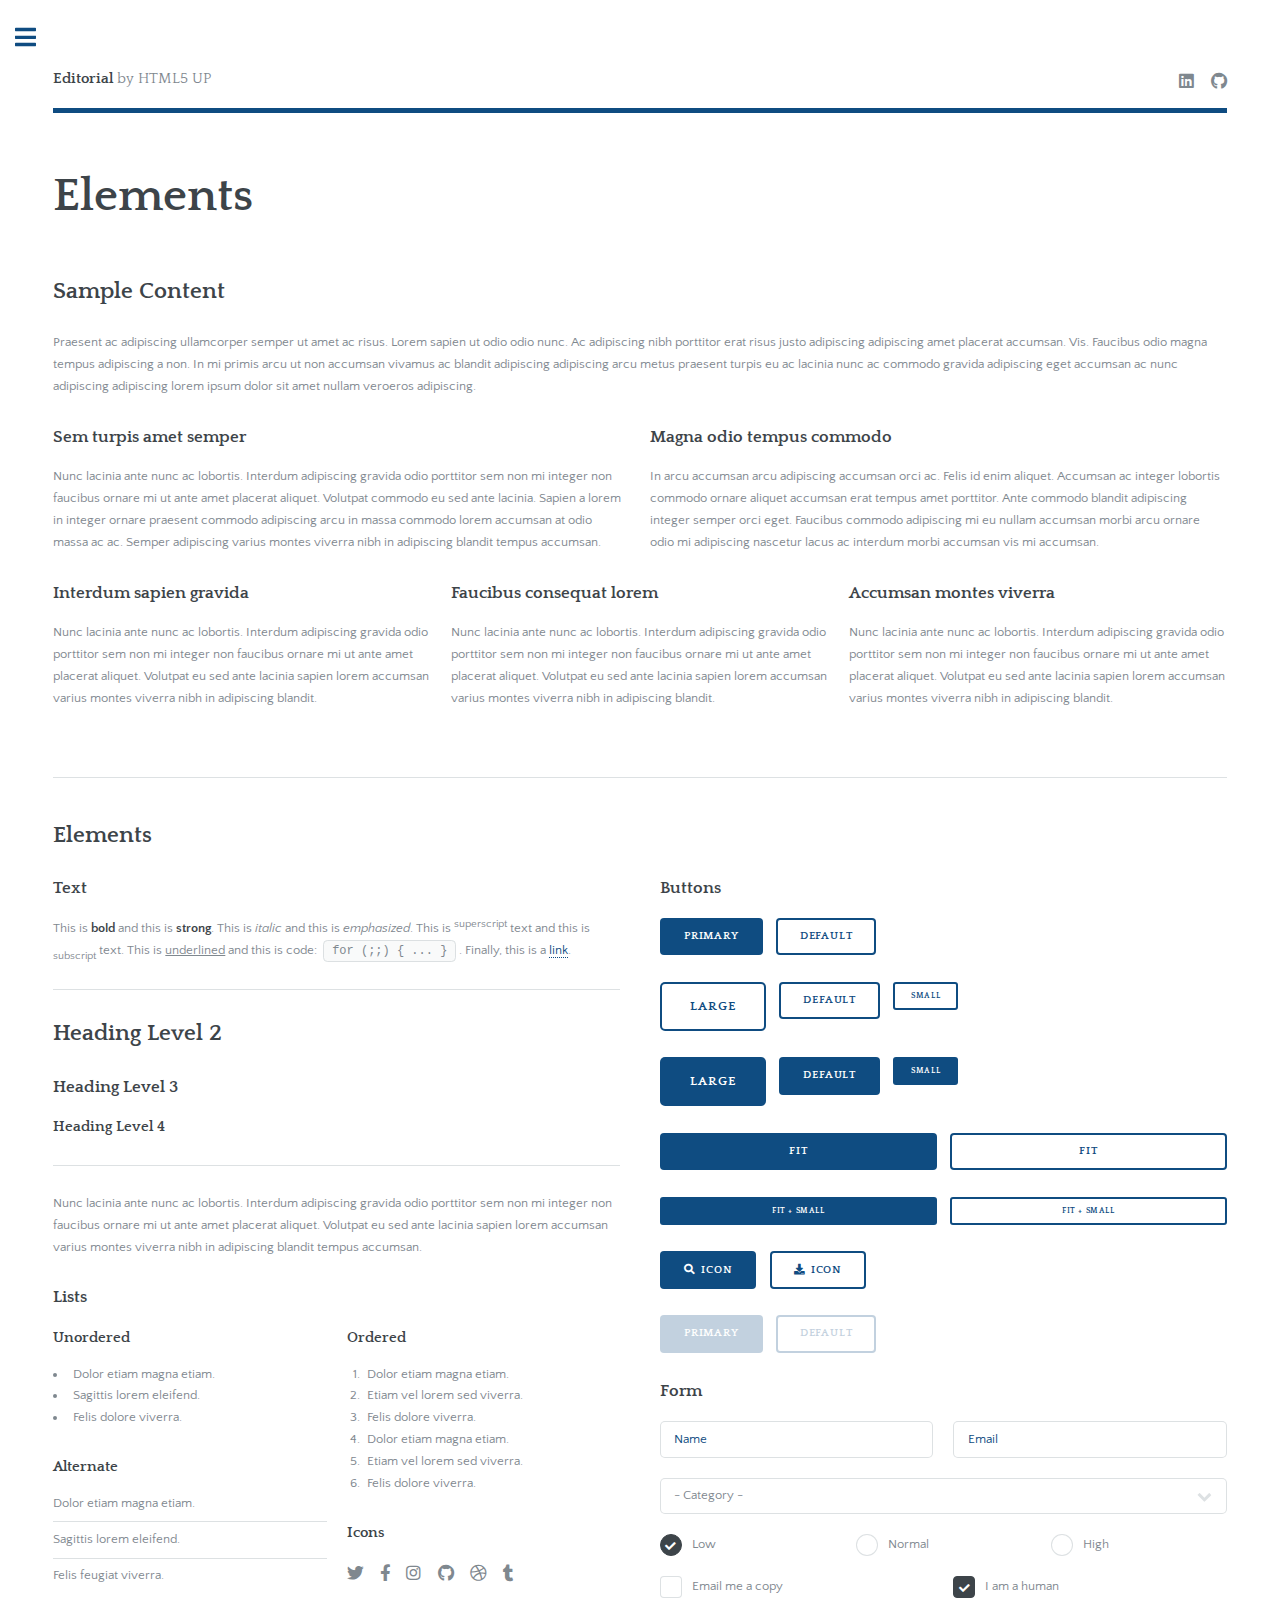
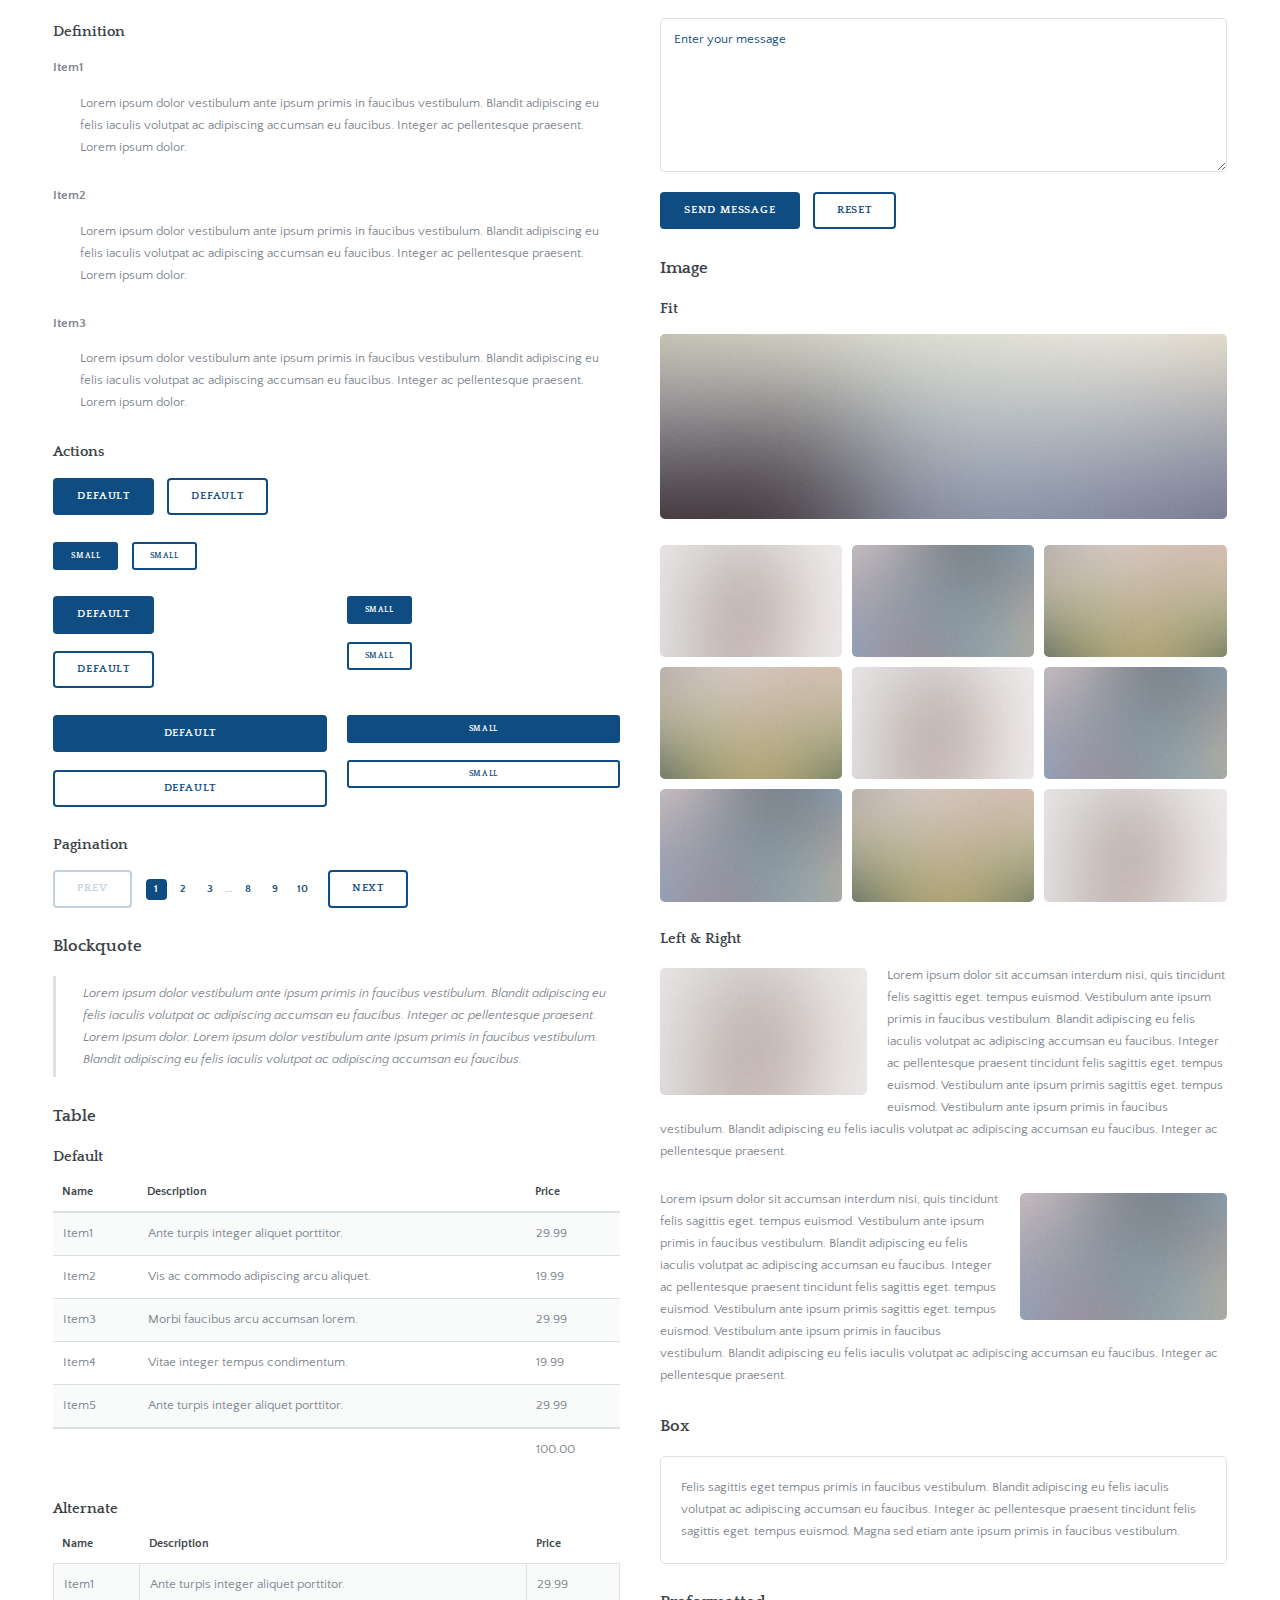
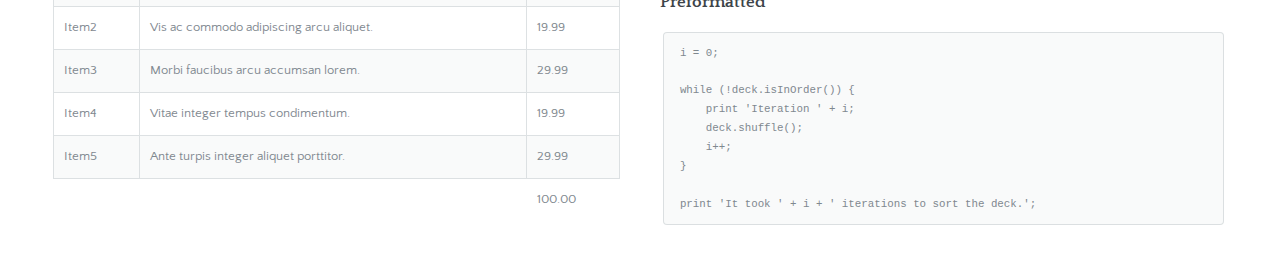
==== elements.html @ a83f8d1f "Move Web files to new repository" ====
<!DOCTYPE HTML>
<!--
	Editorial by HTML5 UP
	html5up.net | @ajlkn
	Free for personal and commercial use under the CCA 3.0 license (html5up.net/license)
-->
<html>
	<head>
		<title>Elements - Editorial by HTML5 UP</title>
		<meta charset="utf-8" />
		<meta name="viewport" content="width=device-width, initial-scale=1, user-scalable=no" />
		<link rel="stylesheet" href="assets/css/main.css" />
	</head>
	<body class="is-preload">

		<!-- Wrapper -->
			<div id="wrapper">

				<!-- Main -->
					<div id="main">
						<div class="inner">

							<!-- Header -->
								<header id="header">
									<a href="index.html" class="logo"><strong>Editorial</strong> by HTML5 UP</a>
									<ul class="icons">
										<li><a href="#" class="icon brands fa-linkedin"><span class="label">LinkedIn</span></a></li>
										<li><a href="#" class="icon brands fa-github"><span class="label">GitHub</span></a></li>
									</ul>
								</header>

							<!-- Content -->
								<section>
									<header class="main">
										<h1>Elements</h1>
									</header>

									<!-- Content -->
										<h2 id="content">Sample Content</h2>
										<p>Praesent ac adipiscing ullamcorper semper ut amet ac risus. Lorem sapien ut odio odio nunc. Ac adipiscing nibh porttitor erat risus justo adipiscing adipiscing amet placerat accumsan. Vis. Faucibus odio magna tempus adipiscing a non. In mi primis arcu ut non accumsan vivamus ac blandit adipiscing adipiscing arcu metus praesent turpis eu ac lacinia nunc ac commodo gravida adipiscing eget accumsan ac nunc adipiscing adipiscing lorem ipsum dolor sit amet nullam veroeros adipiscing.</p>
										<div class="row">
											<div class="col-6 col-12-small">
												<h3>Sem turpis amet semper</h3>
												<p>Nunc lacinia ante nunc ac lobortis. Interdum adipiscing gravida odio porttitor sem non mi integer non faucibus ornare mi ut ante amet placerat aliquet. Volutpat commodo eu sed ante lacinia. Sapien a lorem in integer ornare praesent commodo adipiscing arcu in massa commodo lorem accumsan at odio massa ac ac. Semper adipiscing varius montes viverra nibh in adipiscing blandit tempus accumsan.</p>
											</div>
											<div class="col-6 col-12-small">
												<h3>Magna odio tempus commodo</h3>
												<p>In arcu accumsan arcu adipiscing accumsan orci ac. Felis id enim aliquet. Accumsan ac integer lobortis commodo ornare aliquet accumsan erat tempus amet porttitor. Ante commodo blandit adipiscing integer semper orci eget. Faucibus commodo adipiscing mi eu nullam accumsan morbi arcu ornare odio mi adipiscing nascetur lacus ac interdum morbi accumsan vis mi accumsan.</p>
											</div>
											<!-- Break -->
											<div class="col-4 col-12-medium">
												<h3>Interdum sapien gravida</h3>
												<p>Nunc lacinia ante nunc ac lobortis. Interdum adipiscing gravida odio porttitor sem non mi integer non faucibus ornare mi ut ante amet placerat aliquet. Volutpat eu sed ante lacinia sapien lorem accumsan varius montes viverra nibh in adipiscing blandit.</p>
											</div>
											<div class="col-4 col-12-medium">
												<h3>Faucibus consequat lorem</h3>
												<p>Nunc lacinia ante nunc ac lobortis. Interdum adipiscing gravida odio porttitor sem non mi integer non faucibus ornare mi ut ante amet placerat aliquet. Volutpat eu sed ante lacinia sapien lorem accumsan varius montes viverra nibh in adipiscing blandit.</p>
											</div>
											<div class="col-4 col-12-medium">
												<h3>Accumsan montes viverra</h3>
												<p>Nunc lacinia ante nunc ac lobortis. Interdum adipiscing gravida odio porttitor sem non mi integer non faucibus ornare mi ut ante amet placerat aliquet. Volutpat eu sed ante lacinia sapien lorem accumsan varius montes viverra nibh in adipiscing blandit.</p>
											</div>
										</div>

									<hr class="major" />

									<!-- Elements -->
										<h2 id="elements">Elements</h2>
										<div class="row gtr-200">
											<div class="col-6 col-12-medium">

												<!-- Text stuff -->
													<h3>Text</h3>
													<p>This is <b>bold</b> and this is <strong>strong</strong>. This is <i>italic</i> and this is <em>emphasized</em>.
													This is <sup>superscript</sup> text and this is <sub>subscript</sub> text.
													This is <u>underlined</u> and this is code: <code>for (;;) { ... }</code>.
													Finally, this is a <a href="#">link</a>.</p>
													<hr />
													<h2>Heading Level 2</h2>
													<h3>Heading Level 3</h3>
													<h4>Heading Level 4</h4>
													<hr />
													<p>Nunc lacinia ante nunc ac lobortis. Interdum adipiscing gravida odio porttitor sem non mi integer non faucibus ornare mi ut ante amet placerat aliquet. Volutpat eu sed ante lacinia sapien lorem accumsan varius montes viverra nibh in adipiscing blandit tempus accumsan.</p>

												<!-- Lists -->
													<h3>Lists</h3>
													<div class="row">
														<div class="col-6 col-12-small">

															<h4>Unordered</h4>
															<ul>
																<li>Dolor etiam magna etiam.</li>
																<li>Sagittis lorem eleifend.</li>
																<li>Felis dolore viverra.</li>
															</ul>

															<h4>Alternate</h4>
															<ul class="alt">
																<li>Dolor etiam magna etiam.</li>
																<li>Sagittis lorem eleifend.</li>
																<li>Felis feugiat viverra.</li>
															</ul>

														</div>
														<div class="col-6 col-12-small">

															<h4>Ordered</h4>
															<ol>
																<li>Dolor etiam magna etiam.</li>
																<li>Etiam vel lorem sed viverra.</li>
																<li>Felis dolore viverra.</li>
																<li>Dolor etiam magna etiam.</li>
																<li>Etiam vel lorem sed viverra.</li>
																<li>Felis dolore viverra.</li>
															</ol>

															<h4>Icons</h4>
															<ul class="icons">
																<li><a href="#" class="icon brands fa-twitter"><span class="label">Twitter</span></a></li>
																<li><a href="#" class="icon brands fa-facebook-f"><span class="label">Facebook</span></a></li>
																<li><a href="#" class="icon brands fa-instagram"><span class="label">Instagram</span></a></li>
																<li><a href="#" class="icon brands fa-github"><span class="label">Github</span></a></li>
																<li><a href="#" class="icon brands fa-dribbble"><span class="label">Dribbble</span></a></li>
																<li><a href="#" class="icon brands fa-tumblr"><span class="label">Tumblr</span></a></li>
															</ul>

														</div>
													</div>
													<h4>Definition</h4>
													<dl>
														<dt>Item1</dt>
														<dd>
															<p>Lorem ipsum dolor vestibulum ante ipsum primis in faucibus vestibulum. Blandit adipiscing eu felis iaculis volutpat ac adipiscing accumsan eu faucibus. Integer ac pellentesque praesent. Lorem ipsum dolor.</p>
														</dd>
														<dt>Item2</dt>
														<dd>
															<p>Lorem ipsum dolor vestibulum ante ipsum primis in faucibus vestibulum. Blandit adipiscing eu felis iaculis volutpat ac adipiscing accumsan eu faucibus. Integer ac pellentesque praesent. Lorem ipsum dolor.</p>
														</dd>
														<dt>Item3</dt>
														<dd>
															<p>Lorem ipsum dolor vestibulum ante ipsum primis in faucibus vestibulum. Blandit adipiscing eu felis iaculis volutpat ac adipiscing accumsan eu faucibus. Integer ac pellentesque praesent. Lorem ipsum dolor.</p>
														</dd>
													</dl>

													<h4>Actions</h4>
													<ul class="actions">
														<li><a href="#" class="button primary">Default</a></li>
														<li><a href="#" class="button">Default</a></li>
													</ul>
													<ul class="actions small">
														<li><a href="#" class="button primary small">Small</a></li>
														<li><a href="#" class="button small">Small</a></li>
													</ul>
													<div class="row">
														<div class="col-6 col-12-small">
															<ul class="actions stacked">
																<li><a href="#" class="button primary">Default</a></li>
																<li><a href="#" class="button">Default</a></li>
															</ul>
														</div>
														<div class="col-6 col-12-small">
															<ul class="actions stacked">
																<li><a href="#" class="button primary small">Small</a></li>
																<li><a href="#" class="button small">Small</a></li>
															</ul>
														</div>
														<div class="col-6 col-12-small">
															<ul class="actions stacked">
																<li><a href="#" class="button primary fit">Default</a></li>
																<li><a href="#" class="button fit">Default</a></li>
															</ul>
														</div>
														<div class="col-6 col-12-small">
															<ul class="actions stacked">
																<li><a href="#" class="button primary small fit">Small</a></li>
																<li><a href="#" class="button small fit">Small</a></li>
															</ul>
														</div>
													</div>

													<h4>Pagination</h4>
													<ul class="pagination">
														<li><span class="button disabled">Prev</span></li>
														<li><a href="#" class="page active">1</a></li>
														<li><a href="#" class="page">2</a></li>
														<li><a href="#" class="page">3</a></li>
														<li><span>&hellip;</span></li>
														<li><a href="#" class="page">8</a></li>
														<li><a href="#" class="page">9</a></li>
														<li><a href="#" class="page">10</a></li>
														<li><a href="#" class="button">Next</a></li>
													</ul>

												<!-- Blockquote -->
													<h3>Blockquote</h3>
													<blockquote>Lorem ipsum dolor vestibulum ante ipsum primis in faucibus vestibulum. Blandit adipiscing eu felis iaculis volutpat ac adipiscing accumsan eu faucibus. Integer ac pellentesque praesent. Lorem ipsum dolor. Lorem ipsum dolor vestibulum ante ipsum primis in faucibus vestibulum. Blandit adipiscing eu felis iaculis volutpat ac adipiscing accumsan eu faucibus.</blockquote>

												<!-- Table -->
													<h3>Table</h3>

													<h4>Default</h4>
													<div class="table-wrapper">
														<table>
															<thead>
																<tr>
																	<th>Name</th>
																	<th>Description</th>
																	<th>Price</th>
																</tr>
															</thead>
															<tbody>
																<tr>
																	<td>Item1</td>
																	<td>Ante turpis integer aliquet porttitor.</td>
																	<td>29.99</td>
																</tr>
																<tr>
																	<td>Item2</td>
																	<td>Vis ac commodo adipiscing arcu aliquet.</td>
																	<td>19.99</td>
																</tr>
																<tr>
																	<td>Item3</td>
																	<td> Morbi faucibus arcu accumsan lorem.</td>
																	<td>29.99</td>
																</tr>
																<tr>
																	<td>Item4</td>
																	<td>Vitae integer tempus condimentum.</td>
																	<td>19.99</td>
																</tr>
																<tr>
																	<td>Item5</td>
																	<td>Ante turpis integer aliquet porttitor.</td>
																	<td>29.99</td>
																</tr>
															</tbody>
															<tfoot>
																<tr>
																	<td colspan="2"></td>
																	<td>100.00</td>
																</tr>
															</tfoot>
														</table>
													</div>

													<h4>Alternate</h4>
													<div class="table-wrapper">
														<table class="alt">
															<thead>
																<tr>
																	<th>Name</th>
																	<th>Description</th>
																	<th>Price</th>
																</tr>
															</thead>
															<tbody>
																<tr>
																	<td>Item1</td>
																	<td>Ante turpis integer aliquet porttitor.</td>
																	<td>29.99</td>
																</tr>
																<tr>
																	<td>Item2</td>
																	<td>Vis ac commodo adipiscing arcu aliquet.</td>
																	<td>19.99</td>
																</tr>
																<tr>
																	<td>Item3</td>
																	<td> Morbi faucibus arcu accumsan lorem.</td>
																	<td>29.99</td>
																</tr>
																<tr>
																	<td>Item4</td>
																	<td>Vitae integer tempus condimentum.</td>
																	<td>19.99</td>
																</tr>
																<tr>
																	<td>Item5</td>
																	<td>Ante turpis integer aliquet porttitor.</td>
																	<td>29.99</td>
																</tr>
															</tbody>
															<tfoot>
																<tr>
																	<td colspan="2"></td>
																	<td>100.00</td>
																</tr>
															</tfoot>
														</table>
													</div>

											</div>
											<div class="col-6 col-12-medium">

												<!-- Buttons -->
													<h3>Buttons</h3>
													<ul class="actions">
														<li><a href="#" class="button primary">Primary</a></li>
														<li><a href="#" class="button">Default</a></li>
													</ul>
													<ul class="actions">
														<li><a href="#" class="button large">Large</a></li>
														<li><a href="#" class="button">Default</a></li>
														<li><a href="#" class="button small">Small</a></li>
													</ul>
													<ul class="actions">
														<li><a href="#" class="button primary large">Large</a></li>
														<li><a href="#" class="button primary">Default</a></li>
														<li><a href="#" class="button primary small">Small</a></li>
													</ul>
													<ul class="actions fit">
														<li><a href="#" class="button primary fit">Fit</a></li>
														<li><a href="#" class="button fit">Fit</a></li>
													</ul>
													<ul class="actions fit small">
														<li><a href="#" class="button primary fit small">Fit + Small</a></li>
														<li><a href="#" class="button fit small">Fit + Small</a></li>
													</ul>
													<ul class="actions">
														<li><a href="#" class="button primary icon solid fa-search">Icon</a></li>
														<li><a href="#" class="button icon solid fa-download">Icon</a></li>
													</ul>
													<ul class="actions">
														<li><span class="button primary disabled">Primary</span></li>
														<li><span class="button disabled">Default</span></li>
													</ul>

												<!-- Form -->
													<h3>Form</h3>

													<form method="post" action="#">
														<div class="row gtr-uniform">
															<div class="col-6 col-12-xsmall">
																<input type="text" name="demo-name" id="demo-name" value="" placeholder="Name" />
															</div>
															<div class="col-6 col-12-xsmall">
																<input type="email" name="demo-email" id="demo-email" value="" placeholder="Email" />
															</div>
															<!-- Break -->
															<div class="col-12">
																<select name="demo-category" id="demo-category">
																	<option value="">- Category -</option>
																	<option value="1">Manufacturing</option>
																	<option value="1">Shipping</option>
																	<option value="1">Administration</option>
																	<option value="1">Human Resources</option>
																</select>
															</div>
															<!-- Break -->
															<div class="col-4 col-12-small">
																<input type="radio" id="demo-priority-low" name="demo-priority" checked>
																<label for="demo-priority-low">Low</label>
															</div>
															<div class="col-4 col-12-small">
																<input type="radio" id="demo-priority-normal" name="demo-priority">
																<label for="demo-priority-normal">Normal</label>
															</div>
															<div class="col-4 col-12-small">
																<input type="radio" id="demo-priority-high" name="demo-priority">
																<label for="demo-priority-high">High</label>
															</div>
															<!-- Break -->
															<div class="col-6 col-12-small">
																<input type="checkbox" id="demo-copy" name="demo-copy">
																<label for="demo-copy">Email me a copy</label>
															</div>
															<div class="col-6 col-12-small">
																<input type="checkbox" id="demo-human" name="demo-human" checked>
																<label for="demo-human">I am a human</label>
															</div>
															<!-- Break -->
															<div class="col-12">
																<textarea name="demo-message" id="demo-message" placeholder="Enter your message" rows="6"></textarea>
															</div>
															<!-- Break -->
															<div class="col-12">
																<ul class="actions">
																	<li><input type="submit" value="Send Message" class="primary" /></li>
																	<li><input type="reset" value="Reset" /></li>
																</ul>
															</div>
														</div>
													</form>

												<!-- Image -->
													<h3>Image</h3>

													<h4>Fit</h4>
													<span class="image fit"><img src="images/pic11.jpg" alt="" /></span>
													<div class="box alt">
														<div class="row gtr-50 gtr-uniform">
															<div class="col-4"><span class="image fit"><img src="images/pic01.jpg" alt="" /></span></div>
															<div class="col-4"><span class="image fit"><img src="images/pic02.jpg" alt="" /></span></div>
															<div class="col-4"><span class="image fit"><img src="images/pic03.jpg" alt="" /></span></div>
															<!-- Break -->
															<div class="col-4"><span class="image fit"><img src="images/pic03.jpg" alt="" /></span></div>
															<div class="col-4"><span class="image fit"><img src="images/pic01.jpg" alt="" /></span></div>
															<div class="col-4"><span class="image fit"><img src="images/pic02.jpg" alt="" /></span></div>
															<!-- Break -->
															<div class="col-4"><span class="image fit"><img src="images/pic02.jpg" alt="" /></span></div>
															<div class="col-4"><span class="image fit"><img src="images/pic03.jpg" alt="" /></span></div>
															<div class="col-4"><span class="image fit"><img src="images/pic01.jpg" alt="" /></span></div>
														</div>
													</div>

													<h4>Left &amp; Right</h4>
													<p><span class="image left"><img src="images/pic01.jpg" alt="" /></span>Lorem ipsum dolor sit accumsan interdum nisi, quis tincidunt felis sagittis eget. tempus euismod. Vestibulum ante ipsum primis in faucibus vestibulum. Blandit adipiscing eu felis iaculis volutpat ac adipiscing accumsan eu faucibus. Integer ac pellentesque praesent tincidunt felis sagittis eget. tempus euismod. Vestibulum ante ipsum primis sagittis eget. tempus euismod. Vestibulum ante ipsum primis in faucibus vestibulum. Blandit adipiscing eu felis iaculis volutpat ac adipiscing accumsan eu faucibus. Integer ac pellentesque praesent.</p>
													<p><span class="image right"><img src="images/pic02.jpg" alt="" /></span>Lorem ipsum dolor sit accumsan interdum nisi, quis tincidunt felis sagittis eget. tempus euismod. Vestibulum ante ipsum primis in faucibus vestibulum. Blandit adipiscing eu felis iaculis volutpat ac adipiscing accumsan eu faucibus. Integer ac pellentesque praesent tincidunt felis sagittis eget. tempus euismod. Vestibulum ante ipsum primis sagittis eget. tempus euismod. Vestibulum ante ipsum primis in faucibus vestibulum. Blandit adipiscing eu felis iaculis volutpat ac adipiscing accumsan eu faucibus. Integer ac pellentesque praesent.</p>

												<!-- Box -->
													<h3>Box</h3>
													<div class="box">
														<p>Felis sagittis eget tempus primis in faucibus vestibulum. Blandit adipiscing eu felis iaculis volutpat ac adipiscing accumsan eu faucibus. Integer ac pellentesque praesent tincidunt felis sagittis eget. tempus euismod. Magna sed etiam ante ipsum primis in faucibus vestibulum.</p>
													</div>

												<!-- Preformatted Code -->
													<h3>Preformatted</h3>
													<pre><code>i = 0;

while (!deck.isInOrder()) {
    print 'Iteration ' + i;
    deck.shuffle();
    i++;
}

print 'It took ' + i + ' iterations to sort the deck.';
</code></pre>

											</div>
										</div>

								</section>

						</div>
					</div>

				<!-- Sidebar -->
					<div id="sidebar">
						<div class="inner">

							<!-- Search -->
								<section id="search" class="alt">
									<form method="post" action="#">
										<input type="text" name="query" id="query" placeholder="Search" />
									</form>
								</section>

							<!-- Menu -->
								<nav id="menu">
									<header class="major">
										<h2>Menu</h2>
									</header>
									<ul>
										<li><a href="index.html">Homepage</a></li>
										<li><a href="generic.html">Generic</a></li>
										<li><a href="interest.html">Interest in I.T.</a></li>
										<li><a href="elements.html">Elements</a></li>
										<li>
											<span class="opener">Submenu</span>
											<ul>
												<li><a href="#">Lorem Dolor</a></li>
												<li><a href="#">Ipsum Adipiscing</a></li>
												<li><a href="#">Tempus Magna</a></li>
												<li><a href="#">Feugiat Veroeros</a></li>
											</ul>
										</li>
										<li><a href="#">Etiam Dolore</a></li>
										<li><a href="#">Adipiscing</a></li>
										<li>
											<span class="opener">Another Submenu</span>
											<ul>
												<li><a href="#">Lorem Dolor</a></li>
												<li><a href="#">Ipsum Adipiscing</a></li>
												<li><a href="#">Tempus Magna</a></li>
												<li><a href="#">Feugiat Veroeros</a></li>
											</ul>
										</li>
										<li><a href="#">Maximus Erat</a></li>
										<li><a href="#">Sapien Mauris</a></li>
										<li><a href="#">Amet Lacinia</a></li>
									</ul>
								</nav>

							<!-- Section -->
								<section>
									<header class="major">
										<h2>Ante interdum</h2>
									</header>
									<div class="mini-posts">
										<article>
											<a href="#" class="image"><img src="images/pic07.jpg" alt="" /></a>
											<p>Aenean ornare velit lacus, ac varius enim lorem ullamcorper dolore aliquam.</p>
										</article>
										<article>
											<a href="#" class="image"><img src="images/pic08.jpg" alt="" /></a>
											<p>Aenean ornare velit lacus, ac varius enim lorem ullamcorper dolore aliquam.</p>
										</article>
										<article>
											<a href="#" class="image"><img src="images/pic09.jpg" alt="" /></a>
											<p>Aenean ornare velit lacus, ac varius enim lorem ullamcorper dolore aliquam.</p>
										</article>
									</div>
									<ul class="actions">
										<li><a href="#" class="button">More</a></li>
									</ul>
								</section>

							<!-- Section -->
								<section>
									<header class="major">
										<h2>Get in touch</h2>
									</header>
									<p>Sed varius enim lorem ullamcorper dolore aliquam aenean ornare velit lacus, ac varius enim lorem ullamcorper dolore. Proin sed aliquam facilisis ante interdum. Sed nulla amet lorem feugiat tempus aliquam.</p>
									<ul class="contact">
										<li class="icon solid fa-envelope"><a href="#">information@untitled.tld</a></li>
										<li class="icon solid fa-phone">(000) 000-0000</li>
										<li class="icon solid fa-home">1234 Somewhere Road #8254<br />
										Nashville, TN 00000-0000</li>
									</ul>
								</section>

							<!-- Footer -->
								<footer id="footer">
									<p class="copyright">&copy; Untitled. All rights reserved. Demo Images: <a href="https://unsplash.com">Unsplash</a>. Design: <a href="https://html5up.net">HTML5 UP</a>.</p>
								</footer>

						</div>
					</div>

			</div>

		<!-- Scripts -->
			<script src="assets/js/jquery.min.js"></script>
			<script src="assets/js/browser.min.js"></script>
			<script src="assets/js/breakpoints.min.js"></script>
			<script src="assets/js/util.js"></script>
			<script src="assets/js/main.js"></script>

	</body>
</html>
---- assets/css/main.css ----
@import url(fontawesome-all.min.css);
@import url("https://fonts.googleapis.com/css?family=Quattrocento Sans:400,600,400italic,600italic|Quattrocento:400,700");
/*
	Editorial by HTML5 UP
	html5up.net | @ajlkn
	Free for personal and commercial use under the CCA 3.0 license (html5up.net/license)
*/
html, body, div, span, applet, object,
iframe, h1, h2, h3, h4, h5, h6, p, blockquote,
pre, a, abbr, acronym, address, big, cite,
code, del, dfn, em, img, ins, kbd, q, s, samp,
small, strike, strong, sub, sup, tt, var, b,
u, i, center, dl, dt, dd, ol, ul, li, fieldset,
form, label, legend, table, caption, tbody,
tfoot, thead, tr, th, td, article, aside,
canvas, details, embed, figure, figcaption,
footer, header, hgroup, menu, nav, output, ruby,
section, summary, time, mark, audio, video {
  margin: 0;
  padding: 0;
  border: 0;
  font-size: 100%;
  font: inherit;
  vertical-align: baseline; }

article, aside, details, figcaption, figure,
footer, header, hgroup, menu, nav, section {
  display: block; }

body {
  line-height: 1; }

ol, ul {
  list-style: none; }

blockquote, q {
  quotes: none; }
  blockquote:before, blockquote:after, q:before, q:after {
    content: '';
    content: none; }

table {
  border-collapse: collapse;
  border-spacing: 0; }

body {
  -webkit-text-size-adjust: none; }

mark {
  background-color: transparent;
  color: inherit; }

input::-moz-focus-inner {
  border: 0;
  padding: 0; }

input, select, textarea {
  -moz-appearance: none;
  -webkit-appearance: none;
  -ms-appearance: none;
  appearance: none; }

/* Basic */
@-ms-viewport {
  width: device-width; }

body {
  -ms-overflow-style: scrollbar; }

@media screen and (max-width: 480px) {
  html, body {
    min-width: 320px; } }

html {
  box-sizing: border-box; }

*, *:before, *:after {
  box-sizing: inherit; }

body {
  background: #ffffff; }
  body.is-preload *, body.is-preload *:before, body.is-preload *:after, body.is-resizing *, body.is-resizing *:before, body.is-resizing *:after {
    -moz-animation: none !important;
    -webkit-animation: none !important;
    -ms-animation: none !important;
    animation: none !important;
    -moz-transition: none !important;
    -webkit-transition: none !important;
    -ms-transition: none !important;
    transition: none !important; }

/* Type */
body, input, select, textarea {
  color: #7f888f;
  font-family: "Quattrocento Sans", sans-serif;
  font-size: 13pt;
  font-weight: 400;
  line-height: 1.65; }
  @media screen and (max-width: 1680px) {
    body, input, select, textarea {
      font-size: 11pt; } }
  @media screen and (max-width: 1280px) {
    body, input, select, textarea {
      font-size: 10pt; } }
  @media screen and (max-width: 360px) {
    body, input, select, textarea {
      font-size: 9pt; } }

a {
  -moz-transition: color 0.2s ease-in-out, border-bottom-color 0.2s ease-in-out;
  -webkit-transition: color 0.2s ease-in-out, border-bottom-color 0.2s ease-in-out;
  -ms-transition: color 0.2s ease-in-out, border-bottom-color 0.2s ease-in-out;
  transition: color 0.2s ease-in-out, border-bottom-color 0.2s ease-in-out;
  border-bottom: dotted 1px;
  color: #0F4C81;
  text-decoration: none; }
  a:hover {
    border-bottom-color: #0F4C81;
    color: #0F4C81 !important; }
    a:hover strong {
      color: inherit; }

strong, b {
  color: #3d4449;
  font-weight: 600; }

em, i {
  font-style: italic; }

p {
  margin: 0 0 2em 0; }

h1, h2, h3, h4, h5, h6 {
  color: #3d4449;
  font-family: "Quattrocento", serif;
  font-weight: 700;
  line-height: 1.5;
  margin: 0 0 1em 0; }
  h1 a, h2 a, h3 a, h4 a, h5 a, h6 a {
    color: inherit;
    text-decoration: none;
    border-bottom: 0; }

h1 {
  font-size: 4em;
  margin: 0 0 0.5em 0;
  line-height: 1.3; }

h2 {
  font-size: 1.75em; }

h3 {
  font-size: 1.25em; }

h4 {
  font-size: 1.1em; }

h5 {
  font-size: 0.9em; }

h6 {
  font-size: 0.7em; }

@media screen and (max-width: 1680px) {
  h1 {
    font-size: 3.5em; } }

@media screen and (max-width: 980px) {
  h1 {
    font-size: 3.25em; } }

@media screen and (max-width: 736px) {
  h1 {
    font-size: 2em;
    line-height: 1.4; }
  h2 {
    font-size: 1.5em; } }

sub {
  font-size: 0.8em;
  position: relative;
  top: 0.5em; }

sup {
  font-size: 0.8em;
  position: relative;
  top: -0.5em; }

blockquote {
  border-left: solid 3px rgba(210, 215, 217, 0.75);
  font-style: italic;
  margin: 0 0 2em 0;
  padding: 0.5em 0 0.5em 2em; }

code {
  background: rgba(230, 235, 237, 0.25);
  border-radius: 0.375em;
  border: solid 1px rgba(210, 215, 217, 0.75);
  font-family: "Courier New", monospace;
  font-size: 0.9em;
  margin: 0 0.25em;
  padding: 0.25em 0.65em; }

pre {
  -webkit-overflow-scrolling: touch;
  font-family: "Courier New", monospace;
  font-size: 0.9em;
  margin: 0 0 2em 0; }
  pre code {
    display: block;
    line-height: 1.75;
    padding: 1em 1.5em;
    overflow-x: auto; }

hr {
  border: 0;
  border-bottom: solid 1px rgba(210, 215, 217, 0.75);
  margin: 2em 0; }
  hr.major {
    margin: 3em 0; }

.align-left {
  text-align: left; }

.align-center {
  text-align: center; }

.align-right {
  text-align: right; }

/* Row */
.row {
  display: flex;
  flex-wrap: wrap;
  box-sizing: border-box;
  align-items: stretch; }
  .row > * {
    box-sizing: border-box; }
  .row.gtr-uniform > * > :last-child {
    margin-bottom: 0; }
  .row.aln-left {
    justify-content: flex-start; }
  .row.aln-center {
    justify-content: center; }
  .row.aln-right {
    justify-content: flex-end; }
  .row.aln-top {
    align-items: flex-start; }
  .row.aln-middle {
    align-items: center; }
  .row.aln-bottom {
    align-items: flex-end; }
  .row > .imp {
    order: -1; }
  .row > .col-1 {
    width: 8.33333%; }
  .row > .off-1 {
    margin-left: 8.33333%; }
  .row > .col-2 {
    width: 16.66667%; }
  .row > .off-2 {
    margin-left: 16.66667%; }
  .row > .col-3 {
    width: 25%; }
  .row > .off-3 {
    margin-left: 25%; }
  .row > .col-4 {
    width: 33.33333%; }
  .row > .off-4 {
    margin-left: 33.33333%; }
  .row > .col-5 {
    width: 41.66667%; }
  .row > .off-5 {
    margin-left: 41.66667%; }
  .row > .col-6 {
    width: 50%; }
  .row > .off-6 {
    margin-left: 50%; }
  .row > .col-7 {
    width: 58.33333%; }
  .row > .off-7 {
    margin-left: 58.33333%; }
  .row > .col-8 {
    width: 66.66667%; }
  .row > .off-8 {
    margin-left: 66.66667%; }
  .row > .col-9 {
    width: 75%; }
  .row > .off-9 {
    margin-left: 75%; }
  .row > .col-10 {
    width: 83.33333%; }
  .row > .off-10 {
    margin-left: 83.33333%; }
  .row > .col-11 {
    width: 91.66667%; }
  .row > .off-11 {
    margin-left: 91.66667%; }
  .row > .col-12 {
    width: 100%; }
  .row > .off-12 {
    margin-left: 100%; }
  .row.gtr-0 {
    margin-top: 0;
    margin-left: 0em; }
    .row.gtr-0 > * {
      padding: 0 0 0 0em; }
    .row.gtr-0.gtr-uniform {
      margin-top: 0em; }
      .row.gtr-0.gtr-uniform > * {
        padding-top: 0em; }
  .row.gtr-25 {
    margin-top: 0;
    margin-left: -0.375em; }
    .row.gtr-25 > * {
      padding: 0 0 0 0.375em; }
    .row.gtr-25.gtr-uniform {
      margin-top: -0.375em; }
      .row.gtr-25.gtr-uniform > * {
        padding-top: 0.375em; }
  .row.gtr-50 {
    margin-top: 0;
    margin-left: -0.75em; }
    .row.gtr-50 > * {
      padding: 0 0 0 0.75em; }
    .row.gtr-50.gtr-uniform {
      margin-top: -0.75em; }
      .row.gtr-50.gtr-uniform > * {
        padding-top: 0.75em; }
  .row {
    margin-top: 0;
    margin-left: -1.5em; }
    .row > * {
      padding: 0 0 0 1.5em; }
    .row.gtr-uniform {
      margin-top: -1.5em; }
      .row.gtr-uniform > * {
        padding-top: 1.5em; }
  .row.gtr-150 {
    margin-top: 0;
    margin-left: -2.25em; }
    .row.gtr-150 > * {
      padding: 0 0 0 2.25em; }
    .row.gtr-150.gtr-uniform {
      margin-top: -2.25em; }
      .row.gtr-150.gtr-uniform > * {
        padding-top: 2.25em; }
  .row.gtr-200 {
    margin-top: 0;
    margin-left: -3em; }
    .row.gtr-200 > * {
      padding: 0 0 0 3em; }
    .row.gtr-200.gtr-uniform {
      margin-top: -3em; }
      .row.gtr-200.gtr-uniform > * {
        padding-top: 3em; }
  @media screen and (max-width: 1680px) {
    .row {
      display: flex;
      flex-wrap: wrap;
      box-sizing: border-box;
      align-items: stretch; }
      .row > * {
        box-sizing: border-box; }
      .row.gtr-uniform > * > :last-child {
        margin-bottom: 0; }
      .row.aln-left {
        justify-content: flex-start; }
      .row.aln-center {
        justify-content: center; }
      .row.aln-right {
        justify-content: flex-end; }
      .row.aln-top {
        align-items: flex-start; }
      .row.aln-middle {
        align-items: center; }
      .row.aln-bottom {
        align-items: flex-end; }
      .row > .imp-xlarge {
        order: -1; }
      .row > .col-1-xlarge {
        width: 8.33333%; }
      .row > .off-1-xlarge {
        margin-left: 8.33333%; }
      .row > .col-2-xlarge {
        width: 16.66667%; }
      .row > .off-2-xlarge {
        margin-left: 16.66667%; }
      .row > .col-3-xlarge {
        width: 25%; }
      .row > .off-3-xlarge {
        margin-left: 25%; }
      .row > .col-4-xlarge {
        width: 33.33333%; }
      .row > .off-4-xlarge {
        margin-left: 33.33333%; }
      .row > .col-5-xlarge {
        width: 41.66667%; }
      .row > .off-5-xlarge {
        margin-left: 41.66667%; }
      .row > .col-6-xlarge {
        width: 50%; }
      .row > .off-6-xlarge {
        margin-left: 50%; }
      .row > .col-7-xlarge {
        width: 58.33333%; }
      .row > .off-7-xlarge {
        margin-left: 58.33333%; }
      .row > .col-8-xlarge {
        width: 66.66667%; }
      .row > .off-8-xlarge {
        margin-left: 66.66667%; }
      .row > .col-9-xlarge {
        width: 75%; }
      .row > .off-9-xlarge {
        margin-left: 75%; }
      .row > .col-10-xlarge {
        width: 83.33333%; }
      .row > .off-10-xlarge {
        margin-left: 83.33333%; }
      .row > .col-11-xlarge {
        width: 91.66667%; }
      .row > .off-11-xlarge {
        margin-left: 91.66667%; }
      .row > .col-12-xlarge {
        width: 100%; }
      .row > .off-12-xlarge {
        margin-left: 100%; }
      .row.gtr-0 {
        margin-top: 0;
        margin-left: 0em; }
        .row.gtr-0 > * {
          padding: 0 0 0 0em; }
        .row.gtr-0.gtr-uniform {
          margin-top: 0em; }
          .row.gtr-0.gtr-uniform > * {
            padding-top: 0em; }
      .row.gtr-25 {
        margin-top: 0;
        margin-left: -0.375em; }
        .row.gtr-25 > * {
          padding: 0 0 0 0.375em; }
        .row.gtr-25.gtr-uniform {
          margin-top: -0.375em; }
          .row.gtr-25.gtr-uniform > * {
            padding-top: 0.375em; }
      .row.gtr-50 {
        margin-top: 0;
        margin-left: -0.75em; }
        .row.gtr-50 > * {
          padding: 0 0 0 0.75em; }
        .row.gtr-50.gtr-uniform {
          margin-top: -0.75em; }
          .row.gtr-50.gtr-uniform > * {
            padding-top: 0.75em; }
      .row {
        margin-top: 0;
        margin-left: -1.5em; }
        .row > * {
          padding: 0 0 0 1.5em; }
        .row.gtr-uniform {
          margin-top: -1.5em; }
          .row.gtr-uniform > * {
            padding-top: 1.5em; }
      .row.gtr-150 {
        margin-top: 0;
        margin-left: -2.25em; }
        .row.gtr-150 > * {
          padding: 0 0 0 2.25em; }
        .row.gtr-150.gtr-uniform {
          margin-top: -2.25em; }
          .row.gtr-150.gtr-uniform > * {
            padding-top: 2.25em; }
      .row.gtr-200 {
        margin-top: 0;
        margin-left: -3em; }
        .row.gtr-200 > * {
          padding: 0 0 0 3em; }
        .row.gtr-200.gtr-uniform {
          margin-top: -3em; }
          .row.gtr-200.gtr-uniform > * {
            padding-top: 3em; } }
  @media screen and (max-width: 1280px) {
    .row {
      display: flex;
      flex-wrap: wrap;
      box-sizing: border-box;
      align-items: stretch; }
      .row > * {
        box-sizing: border-box; }
      .row.gtr-uniform > * > :last-child {
        margin-bottom: 0; }
      .row.aln-left {
        justify-content: flex-start; }
      .row.aln-center {
        justify-content: center; }
      .row.aln-right {
        justify-content: flex-end; }
      .row.aln-top {
        align-items: flex-start; }
      .row.aln-middle {
        align-items: center; }
      .row.aln-bottom {
        align-items: flex-end; }
      .row > .imp-large {
        order: -1; }
      .row > .col-1-large {
        width: 8.33333%; }
      .row > .off-1-large {
        margin-left: 8.33333%; }
      .row > .col-2-large {
        width: 16.66667%; }
      .row > .off-2-large {
        margin-left: 16.66667%; }
      .row > .col-3-large {
        width: 25%; }
      .row > .off-3-large {
        margin-left: 25%; }
      .row > .col-4-large {
        width: 33.33333%; }
      .row > .off-4-large {
        margin-left: 33.33333%; }
      .row > .col-5-large {
        width: 41.66667%; }
      .row > .off-5-large {
        margin-left: 41.66667%; }
      .row > .col-6-large {
        width: 50%; }
      .row > .off-6-large {
        margin-left: 50%; }
      .row > .col-7-large {
        width: 58.33333%; }
      .row > .off-7-large {
        margin-left: 58.33333%; }
      .row > .col-8-large {
        width: 66.66667%; }
      .row > .off-8-large {
        margin-left: 66.66667%; }
      .row > .col-9-large {
        width: 75%; }
      .row > .off-9-large {
        margin-left: 75%; }
      .row > .col-10-large {
        width: 83.33333%; }
      .row > .off-10-large {
        margin-left: 83.33333%; }
      .row > .col-11-large {
        width: 91.66667%; }
      .row > .off-11-large {
        margin-left: 91.66667%; }
      .row > .col-12-large {
        width: 100%; }
      .row > .off-12-large {
        margin-left: 100%; }
      .row.gtr-0 {
        margin-top: 0;
        margin-left: 0em; }
        .row.gtr-0 > * {
          padding: 0 0 0 0em; }
        .row.gtr-0.gtr-uniform {
          margin-top: 0em; }
          .row.gtr-0.gtr-uniform > * {
            padding-top: 0em; }
      .row.gtr-25 {
        margin-top: 0;
        margin-left: -0.375em; }
        .row.gtr-25 > * {
          padding: 0 0 0 0.375em; }
        .row.gtr-25.gtr-uniform {
          margin-top: -0.375em; }
          .row.gtr-25.gtr-uniform > * {
            padding-top: 0.375em; }
      .row.gtr-50 {
        margin-top: 0;
        margin-left: -0.75em; }
        .row.gtr-50 > * {
          padding: 0 0 0 0.75em; }
        .row.gtr-50.gtr-uniform {
          margin-top: -0.75em; }
          .row.gtr-50.gtr-uniform > * {
            padding-top: 0.75em; }
      .row {
        margin-top: 0;
        margin-left: -1.5em; }
        .row > * {
          padding: 0 0 0 1.5em; }
        .row.gtr-uniform {
          margin-top: -1.5em; }
          .row.gtr-uniform > * {
            padding-top: 1.5em; }
      .row.gtr-150 {
        margin-top: 0;
        margin-left: -2.25em; }
        .row.gtr-150 > * {
          padding: 0 0 0 2.25em; }
        .row.gtr-150.gtr-uniform {
          margin-top: -2.25em; }
          .row.gtr-150.gtr-uniform > * {
            padding-top: 2.25em; }
      .row.gtr-200 {
        margin-top: 0;
        margin-left: -3em; }
        .row.gtr-200 > * {
          padding: 0 0 0 3em; }
        .row.gtr-200.gtr-uniform {
          margin-top: -3em; }
          .row.gtr-200.gtr-uniform > * {
            padding-top: 3em; } }
  @media screen and (max-width: 980px) {
    .row {
      display: flex;
      flex-wrap: wrap;
      box-sizing: border-box;
      align-items: stretch; }
      .row > * {
        box-sizing: border-box; }
      .row.gtr-uniform > * > :last-child {
        margin-bottom: 0; }
      .row.aln-left {
        justify-content: flex-start; }
      .row.aln-center {
        justify-content: center; }
      .row.aln-right {
        justify-content: flex-end; }
      .row.aln-top {
        align-items: flex-start; }
      .row.aln-middle {
        align-items: center; }
      .row.aln-bottom {
        align-items: flex-end; }
      .row > .imp-medium {
        order: -1; }
      .row > .col-1-medium {
        width: 8.33333%; }
      .row > .off-1-medium {
        margin-left: 8.33333%; }
      .row > .col-2-medium {
        width: 16.66667%; }
      .row > .off-2-medium {
        margin-left: 16.66667%; }
      .row > .col-3-medium {
        width: 25%; }
      .row > .off-3-medium {
        margin-left: 25%; }
      .row > .col-4-medium {
        width: 33.33333%; }
      .row > .off-4-medium {
        margin-left: 33.33333%; }
      .row > .col-5-medium {
        width: 41.66667%; }
      .row > .off-5-medium {
        margin-left: 41.66667%; }
      .row > .col-6-medium {
        width: 50%; }
      .row > .off-6-medium {
        margin-left: 50%; }
      .row > .col-7-medium {
        width: 58.33333%; }
      .row > .off-7-medium {
        margin-left: 58.33333%; }
      .row > .col-8-medium {
        width: 66.66667%; }
      .row > .off-8-medium {
        margin-left: 66.66667%; }
      .row > .col-9-medium {
        width: 75%; }
      .row > .off-9-medium {
        margin-left: 75%; }
      .row > .col-10-medium {
        width: 83.33333%; }
      .row > .off-10-medium {
        margin-left: 83.33333%; }
      .row > .col-11-medium {
        width: 91.66667%; }
      .row > .off-11-medium {
        margin-left: 91.66667%; }
      .row > .col-12-medium {
        width: 100%; }
      .row > .off-12-medium {
        margin-left: 100%; }
      .row.gtr-0 {
        margin-top: 0;
        margin-left: 0em; }
        .row.gtr-0 > * {
          padding: 0 0 0 0em; }
        .row.gtr-0.gtr-uniform {
          margin-top: 0em; }
          .row.gtr-0.gtr-uniform > * {
            padding-top: 0em; }
      .row.gtr-25 {
        margin-top: 0;
        margin-left: -0.375em; }
        .row.gtr-25 > * {
          padding: 0 0 0 0.375em; }
        .row.gtr-25.gtr-uniform {
          margin-top: -0.375em; }
          .row.gtr-25.gtr-uniform > * {
            padding-top: 0.375em; }
      .row.gtr-50 {
        margin-top: 0;
        margin-left: -0.75em; }
        .row.gtr-50 > * {
          padding: 0 0 0 0.75em; }
        .row.gtr-50.gtr-uniform {
          margin-top: -0.75em; }
          .row.gtr-50.gtr-uniform > * {
            padding-top: 0.75em; }
      .row {
        margin-top: 0;
        margin-left: -1.5em; }
        .row > * {
          padding: 0 0 0 1.5em; }
        .row.gtr-uniform {
          margin-top: -1.5em; }
          .row.gtr-uniform > * {
            padding-top: 1.5em; }
      .row.gtr-150 {
        margin-top: 0;
        margin-left: -2.25em; }
        .row.gtr-150 > * {
          padding: 0 0 0 2.25em; }
        .row.gtr-150.gtr-uniform {
          margin-top: -2.25em; }
          .row.gtr-150.gtr-uniform > * {
            padding-top: 2.25em; }
      .row.gtr-200 {
        margin-top: 0;
        margin-left: -3em; }
        .row.gtr-200 > * {
          padding: 0 0 0 3em; }
        .row.gtr-200.gtr-uniform {
          margin-top: -3em; }
          .row.gtr-200.gtr-uniform > * {
            padding-top: 3em; } }
  @media screen and (max-width: 736px) {
    .row {
      display: flex;
      flex-wrap: wrap;
      box-sizing: border-box;
      align-items: stretch; }
      .row > * {
        box-sizing: border-box; }
      .row.gtr-uniform > * > :last-child {
        margin-bottom: 0; }
      .row.aln-left {
        justify-content: flex-start; }
      .row.aln-center {
        justify-content: center; }
      .row.aln-right {
        justify-content: flex-end; }
      .row.aln-top {
        align-items: flex-start; }
      .row.aln-middle {
        align-items: center; }
      .row.aln-bottom {
        align-items: flex-end; }
      .row > .imp-small {
        order: -1; }
      .row > .col-1-small {
        width: 8.33333%; }
      .row > .off-1-small {
        margin-left: 8.33333%; }
      .row > .col-2-small {
        width: 16.66667%; }
      .row > .off-2-small {
        margin-left: 16.66667%; }
      .row > .col-3-small {
        width: 25%; }
      .row > .off-3-small {
        margin-left: 25%; }
      .row > .col-4-small {
        width: 33.33333%; }
      .row > .off-4-small {
        margin-left: 33.33333%; }
      .row > .col-5-small {
        width: 41.66667%; }
      .row > .off-5-small {
        margin-left: 41.66667%; }
      .row > .col-6-small {
        width: 50%; }
      .row > .off-6-small {
        margin-left: 50%; }
      .row > .col-7-small {
        width: 58.33333%; }
      .row > .off-7-small {
        margin-left: 58.33333%; }
      .row > .col-8-small {
        width: 66.66667%; }
      .row > .off-8-small {
        margin-left: 66.66667%; }
      .row > .col-9-small {
        width: 75%; }
      .row > .off-9-small {
        margin-left: 75%; }
      .row > .col-10-small {
        width: 83.33333%; }
      .row > .off-10-small {
        margin-left: 83.33333%; }
      .row > .col-11-small {
        width: 91.66667%; }
      .row > .off-11-small {
        margin-left: 91.66667%; }
      .row > .col-12-small {
        width: 100%; }
      .row > .off-12-small {
        margin-left: 100%; }
      .row.gtr-0 {
        margin-top: 0;
        margin-left: 0em; }
        .row.gtr-0 > * {
          padding: 0 0 0 0em; }
        .row.gtr-0.gtr-uniform {
          margin-top: 0em; }
          .row.gtr-0.gtr-uniform > * {
            padding-top: 0em; }
      .row.gtr-25 {
        margin-top: 0;
        margin-left: -0.375em; }
        .row.gtr-25 > * {
          padding: 0 0 0 0.375em; }
        .row.gtr-25.gtr-uniform {
          margin-top: -0.375em; }
          .row.gtr-25.gtr-uniform > * {
            padding-top: 0.375em; }
      .row.gtr-50 {
        margin-top: 0;
        margin-left: -0.75em; }
        .row.gtr-50 > * {
          padding: 0 0 0 0.75em; }
        .row.gtr-50.gtr-uniform {
          margin-top: -0.75em; }
          .row.gtr-50.gtr-uniform > * {
            padding-top: 0.75em; }
      .row {
        margin-top: 0;
        margin-left: -1.5em; }
        .row > * {
          padding: 0 0 0 1.5em; }
        .row.gtr-uniform {
          margin-top: -1.5em; }
          .row.gtr-uniform > * {
            padding-top: 1.5em; }
      .row.gtr-150 {
        margin-top: 0;
        margin-left: -2.25em; }
        .row.gtr-150 > * {
          padding: 0 0 0 2.25em; }
        .row.gtr-150.gtr-uniform {
          margin-top: -2.25em; }
          .row.gtr-150.gtr-uniform > * {
            padding-top: 2.25em; }
      .row.gtr-200 {
        margin-top: 0;
        margin-left: -3em; }
        .row.gtr-200 > * {
          padding: 0 0 0 3em; }
        .row.gtr-200.gtr-uniform {
          margin-top: -3em; }
          .row.gtr-200.gtr-uniform > * {
            padding-top: 3em; } }
  @media screen and (max-width: 480px) {
    .row {
      display: flex;
      flex-wrap: wrap;
      box-sizing: border-box;
      align-items: stretch; }
      .row > * {
        box-sizing: border-box; }
      .row.gtr-uniform > * > :last-child {
        margin-bottom: 0; }
      .row.aln-left {
        justify-content: flex-start; }
      .row.aln-center {
        justify-content: center; }
      .row.aln-right {
        justify-content: flex-end; }
      .row.aln-top {
        align-items: flex-start; }
      .row.aln-middle {
        align-items: center; }
      .row.aln-bottom {
        align-items: flex-end; }
      .row > .imp-xsmall {
        order: -1; }
      .row > .col-1-xsmall {
        width: 8.33333%; }
      .row > .off-1-xsmall {
        margin-left: 8.33333%; }
      .row > .col-2-xsmall {
        width: 16.66667%; }
      .row > .off-2-xsmall {
        margin-left: 16.66667%; }
      .row > .col-3-xsmall {
        width: 25%; }
      .row > .off-3-xsmall {
        margin-left: 25%; }
      .row > .col-4-xsmall {
        width: 33.33333%; }
      .row > .off-4-xsmall {
        margin-left: 33.33333%; }
      .row > .col-5-xsmall {
        width: 41.66667%; }
      .row > .off-5-xsmall {
        margin-left: 41.66667%; }
      .row > .col-6-xsmall {
        width: 50%; }
      .row > .off-6-xsmall {
        margin-left: 50%; }
      .row > .col-7-xsmall {
        width: 58.33333%; }
      .row > .off-7-xsmall {
        margin-left: 58.33333%; }
      .row > .col-8-xsmall {
        width: 66.66667%; }
      .row > .off-8-xsmall {
        margin-left: 66.66667%; }
      .row > .col-9-xsmall {
        width: 75%; }
      .row > .off-9-xsmall {
        margin-left: 75%; }
      .row > .col-10-xsmall {
        width: 83.33333%; }
      .row > .off-10-xsmall {
        margin-left: 83.33333%; }
      .row > .col-11-xsmall {
        width: 91.66667%; }
      .row > .off-11-xsmall {
        margin-left: 91.66667%; }
      .row > .col-12-xsmall {
        width: 100%; }
      .row > .off-12-xsmall {
        margin-left: 100%; }
      .row.gtr-0 {
        margin-top: 0;
        margin-left: 0em; }
        .row.gtr-0 > * {
          padding: 0 0 0 0em; }
        .row.gtr-0.gtr-uniform {
          margin-top: 0em; }
          .row.gtr-0.gtr-uniform > * {
            padding-top: 0em; }
      .row.gtr-25 {
        margin-top: 0;
        margin-left: -0.375em; }
        .row.gtr-25 > * {
          padding: 0 0 0 0.375em; }
        .row.gtr-25.gtr-uniform {
          margin-top: -0.375em; }
          .row.gtr-25.gtr-uniform > * {
            padding-top: 0.375em; }
      .row.gtr-50 {
        margin-top: 0;
        margin-left: -0.75em; }
        .row.gtr-50 > * {
          padding: 0 0 0 0.75em; }
        .row.gtr-50.gtr-uniform {
          margin-top: -0.75em; }
          .row.gtr-50.gtr-uniform > * {
            padding-top: 0.75em; }
      .row {
        margin-top: 0;
        margin-left: -1.5em; }
        .row > * {
          padding: 0 0 0 1.5em; }
        .row.gtr-uniform {
          margin-top: -1.5em; }
          .row.gtr-uniform > * {
            padding-top: 1.5em; }
      .row.gtr-150 {
        margin-top: 0;
        margin-left: -2.25em; }
        .row.gtr-150 > * {
          padding: 0 0 0 2.25em; }
        .row.gtr-150.gtr-uniform {
          margin-top: -2.25em; }
          .row.gtr-150.gtr-uniform > * {
            padding-top: 2.25em; }
      .row.gtr-200 {
        margin-top: 0;
        margin-left: -3em; }
        .row.gtr-200 > * {
          padding: 0 0 0 3em; }
        .row.gtr-200.gtr-uniform {
          margin-top: -3em; }
          .row.gtr-200.gtr-uniform > * {
            padding-top: 3em; } }

/* Section/Article */
section.special, article.special {
  text-align: center; }

header p {
  font-family: "Quattrocento", serif;
  font-size: 1em;
  font-weight: 400;
  letter-spacing: 0.075em;
  margin-top: -0.5em;
  text-transform: uppercase; }

header.major > :last-child {
  border-bottom: solid 3px #0F4C81;
  display: inline-block;
  margin: 0 0 2em 0;
  padding: 0 0.75em 0.5em 0; }

header.main > :last-child {
  margin: 0 0 1em 0; }

/* Form */
form {
  margin: 0 0 2em 0; }

label {
  color: #3d4449;
  display: block;
  font-size: 0.9em;
  font-weight: 600;
  margin: 0 0 1em 0; }

input[type="text"],
input[type="password"],
input[type="email"],
input[type="tel"],
input[type="search"],
input[type="url"],
select,
textarea {
  -moz-appearance: none;
  -webkit-appearance: none;
  -ms-appearance: none;
  appearance: none;
  background: #ffffff;
  border-radius: 0.375em;
  border: none;
  border: solid 1px rgba(210, 215, 217, 0.75);
  color: inherit;
  display: block;
  outline: 0;
  padding: 0 1em;
  text-decoration: none;
  width: 100%; }
  input[type="text"]:invalid,
  input[type="password"]:invalid,
  input[type="email"]:invalid,
  input[type="tel"]:invalid,
  input[type="search"]:invalid,
  input[type="url"]:invalid,
  select:invalid,
  textarea:invalid {
    box-shadow: none; }
  input[type="text"]:focus,
  input[type="password"]:focus,
  input[type="email"]:focus,
  input[type="tel"]:focus,
  input[type="search"]:focus,
  input[type="url"]:focus,
  select:focus,
  textarea:focus {
    border-color: #0F4C81;
    box-shadow: 0 0 0 1px #0F4C81; }

select {
  background-image: url("data:image/svg+xml;charset=utf8,%3Csvg xmlns='http://www.w3.org/2000/svg' width='40' height='40' preserveAspectRatio='none' viewBox='0 0 40 40'%3E%3Cpath d='M9.4,12.3l10.4,10.4l10.4-10.4c0.2-0.2,0.5-0.4,0.9-0.4c0.3,0,0.6,0.1,0.9,0.4l3.3,3.3c0.2,0.2,0.4,0.5,0.4,0.9 c0,0.4-0.1,0.6-0.4,0.9L20.7,31.9c-0.2,0.2-0.5,0.4-0.9,0.4c-0.3,0-0.6-0.1-0.9-0.4L4.3,17.3c-0.2-0.2-0.4-0.5-0.4-0.9 c0-0.4,0.1-0.6,0.4-0.9l3.3-3.3c0.2-0.2,0.5-0.4,0.9-0.4S9.1,12.1,9.4,12.3z' fill='rgba(210, 215, 217, 0.75)' /%3E%3C/svg%3E");
  background-size: 1.25em;
  background-repeat: no-repeat;
  background-position: calc(100% - 1em) center;
  height: 2.75em;
  padding-right: 2.75em;
  text-overflow: ellipsis; }
  select option {
    color: #3d4449;
    background: #ffffff; }
  select:focus::-ms-value {
    background-color: transparent; }
  select::-ms-expand {
    display: none; }

input[type="text"],
input[type="password"],
input[type="email"],
input[type="tel"],
input[type="search"],
input[type="url"],
select {
  height: 2.75em; }

textarea {
  padding: 0.75em 1em; }

input[type="checkbox"],
input[type="radio"] {
  -moz-appearance: none;
  -webkit-appearance: none;
  -ms-appearance: none;
  appearance: none;
  display: block;
  float: left;
  margin-right: -2em;
  opacity: 0;
  width: 1em;
  z-index: -1; }
  input[type="checkbox"] + label,
  input[type="radio"] + label {
    text-decoration: none;
    color: #7f888f;
    cursor: pointer;
    display: inline-block;
    font-size: 1em;
    font-weight: 400;
    padding-left: 2.4em;
    padding-right: 0.75em;
    position: relative; }
    input[type="checkbox"] + label:before,
    input[type="radio"] + label:before {
      -moz-osx-font-smoothing: grayscale;
      -webkit-font-smoothing: antialiased;
      display: inline-block;
      font-style: normal;
      font-variant: normal;
      text-rendering: auto;
      line-height: 1;
      text-transform: none !important;
      font-family: 'Font Awesome 5 Free';
      font-weight: 900; }
    input[type="checkbox"] + label:before,
    input[type="radio"] + label:before {
      background: #ffffff;
      border-radius: 0.375em;
      border: solid 1px rgba(210, 215, 217, 0.75);
      content: '';
      display: inline-block;
      font-size: 0.8em;
      height: 2.0625em;
      left: 0;
      line-height: 2.0625em;
      position: absolute;
      text-align: center;
      top: 0;
      width: 2.0625em; }
  input[type="checkbox"]:checked + label:before,
  input[type="radio"]:checked + label:before {
    background: #3d4449;
    border-color: #3d4449;
    color: #ffffff;
    content: '\f00c'; }
  input[type="checkbox"]:focus + label:before,
  input[type="radio"]:focus + label:before {
    border-color: #0F4C81;
    box-shadow: 0 0 0 1px #0F4C81; }

input[type="checkbox"] + label:before {
  border-radius: 0.375em; }

input[type="radio"] + label:before {
  border-radius: 100%; }

::-webkit-input-placeholder {
  color: #0F4C81 !important;
  opacity: 1.0; }

:-moz-placeholder {
  color: #0F4C81 !important;
  opacity: 1.0; }

::-moz-placeholder {
  color: #0F4C81 !important;
  opacity: 1.0; }

:-ms-input-placeholder {
  color: #0F4C81 !important;
  opacity: 1.0; }

/* Box */
.box {
  border-radius: 0.375em;
  border: solid 1px rgba(210, 215, 217, 0.75);
  margin-bottom: 2em;
  padding: 1.5em; }
  .box > :last-child,
  .box > :last-child > :last-child,
  .box > :last-child > :last-child > :last-child {
    margin-bottom: 0; }
  .box.alt {
    border: 0;
    border-radius: 0;
    padding: 0; }

/* Icon */
.icon {
  text-decoration: none;
  border-bottom: none;
  position: relative; }
  .icon:before {
    -moz-osx-font-smoothing: grayscale;
    -webkit-font-smoothing: antialiased;
    display: inline-block;
    font-style: normal;
    font-variant: normal;
    text-rendering: auto;
    line-height: 1;
    text-transform: none !important;
    font-family: 'Font Awesome 5 Free';
    font-weight: 400; }
  .icon > .label {
    display: none; }
  .icon:before {
    line-height: inherit; }
  .icon.solid:before {
    font-weight: 900; }
  .icon.brands:before {
    font-family: 'Font Awesome 5 Brands'; }

/* Image */
.image {
  border-radius: 0.375em;
  border: 0;
  display: inline-block;
  position: relative; }
  .image img {
    border-radius: 0.375em;
    display: block; }
  .image.left, .image.right {
    max-width: 40%; }
    .image.left img, .image.right img {
      width: 100%; }
  .image.left {
    float: left;
    padding: 0 1.5em 1em 0;
    top: 0.25em; }
  .image.right {
    float: right;
    padding: 0 0 1em 1.5em;
    top: 0.25em; }
  .image.fit {
    display: block;
    margin: 0 0 2em 0;
    width: 100%; }
    .image.fit img {
      width: 100%; }
  .image.main {
    display: block;
    margin: 0 0 3em 0;
    width: 100%; }
    .image.main img {
      width: 100%; }

a.image {
  overflow: hidden; }
  a.image img {
    -moz-transition: -moz-transform 0.2s ease;
    -webkit-transition: -webkit-transform 0.2s ease;
    -ms-transition: -ms-transform 0.2s ease;
    transition: transform 0.2s ease; }
  a.image:hover img {
    -moz-transform: scale(1.075);
    -webkit-transform: scale(1.075);
    -ms-transform: scale(1.075);
    transform: scale(1.075); }

/* List */
ol {
  list-style: decimal;
  margin: 0 0 2em 0;
  padding-left: 1.25em; }
  ol li {
    padding-left: 0.25em; }

ul {
  list-style: disc;
  margin: 0 0 2em 0;
  padding-left: 1em; }
  ul li {
    padding-left: 0.5em; }
  ul.alt {
    list-style: none;
    padding-left: 0; }
    ul.alt li {
      border-top: solid 1px rgba(210, 215, 217, 0.75);
      padding: 0.5em 0; }
      ul.alt li:first-child {
        border-top: 0;
        padding-top: 0; }

dl {
  margin: 0 0 2em 0; }
  dl dt {
    display: block;
    font-weight: 600;
    margin: 0 0 1em 0; }
  dl dd {
    margin-left: 2em; }

/* Actions */
ul.actions {
  display: -moz-flex;
  display: -webkit-flex;
  display: -ms-flex;
  display: flex;
  cursor: default;
  list-style: none;
  margin-left: -1em;
  padding-left: 0; }
  ul.actions li {
    padding: 0 0 0 1em;
    vertical-align: middle; }
  ul.actions.special {
    -moz-justify-content: center;
    -webkit-justify-content: center;
    -ms-justify-content: center;
    justify-content: center;
    width: 100%;
    margin-left: 0; }
    ul.actions.special li:first-child {
      padding-left: 0; }
  ul.actions.stacked {
    -moz-flex-direction: column;
    -webkit-flex-direction: column;
    -ms-flex-direction: column;
    flex-direction: column;
    margin-left: 0; }
    ul.actions.stacked li {
      padding: 1.3em 0 0 0; }
      ul.actions.stacked li:first-child {
        padding-top: 0; }
  ul.actions.fit {
    width: calc(100% + 1em); }
    ul.actions.fit li {
      -moz-flex-grow: 1;
      -webkit-flex-grow: 1;
      -ms-flex-grow: 1;
      flex-grow: 1;
      -moz-flex-shrink: 1;
      -webkit-flex-shrink: 1;
      -ms-flex-shrink: 1;
      flex-shrink: 1;
      width: 100%; }
      ul.actions.fit li > * {
        width: 100%; }
    ul.actions.fit.stacked {
      width: 100%; }

/* Icons */
ul.icons {
  cursor: default;
  list-style: none;
  padding-left: 0; }
  ul.icons li {
    display: inline-block;
    padding: 0 1em 0 0; }
    ul.icons li:last-child {
      padding-right: 0; }
    ul.icons li .icon {
      color: inherit; }
      ul.icons li .icon:before {
        font-size: 1.25em; }

/* Contact */
ul.contact {
  list-style: none;
  padding: 0; }
  ul.contact li {
    text-decoration: none;
    border-top: solid 1px rgba(210, 215, 217, 0.75);
    margin: 1.5em 0 0 0;
    padding: 1.5em 0 0 3em;
    position: relative; }
    ul.contact li:before {
      -moz-osx-font-smoothing: grayscale;
      -webkit-font-smoothing: antialiased;
      display: inline-block;
      font-style: normal;
      font-variant: normal;
      text-rendering: auto;
      line-height: 1;
      text-transform: none !important;
      font-family: 'Font Awesome 5 Free';
      font-weight: 400; }
    ul.contact li:before {
      color: #0F4C81;
      display: inline-block;
      font-size: 1.5em;
      height: 1.125em;
      left: 0;
      line-height: 1.125em;
      position: absolute;
      text-align: center;
      top: 1em;
      width: 1.5em; }
    ul.contact li:first-child {
      border-top: 0;
      margin-top: 0;
      padding-top: 0; }
      ul.contact li:first-child:before {
        top: 0; }
    ul.contact li a {
      color: inherit; }

/* Pagination */
ul.pagination {
  cursor: default;
  list-style: none;
  padding-left: 0; }
  ul.pagination li {
    display: inline-block;
    padding-left: 0;
    vertical-align: middle; }
    ul.pagination li > .page {
      -moz-transition: background-color 0.2s ease-in-out, color 0.2s ease-in-out;
      -webkit-transition: background-color 0.2s ease-in-out, color 0.2s ease-in-out;
      -ms-transition: background-color 0.2s ease-in-out, color 0.2s ease-in-out;
      transition: background-color 0.2s ease-in-out, color 0.2s ease-in-out;
      border-bottom: 0;
      border-radius: 0.375em;
      display: inline-block;
      font-size: 0.8em;
      font-weight: 600;
      height: 2em;
      line-height: 2em;
      margin: 0 0.125em;
      min-width: 2em;
      padding: 0 0.5em;
      text-align: center; }
      ul.pagination li > .page.active {
        background-color: #0F4C81;
        color: #ffffff !important; }
        ul.pagination li > .page.active:hover {
          background-color: #0F4C81; }
        ul.pagination li > .page.active:active {
          background-color: #0F4C81; }
    ul.pagination li:first-child {
      padding-right: 0.75em; }
    ul.pagination li:last-child {
      padding-left: 0.75em; }
  @media screen and (max-width: 480px) {
    ul.pagination li:nth-child(n+2):nth-last-child(n+2) {
      display: none; }
    ul.pagination li:first-child {
      padding-right: 0; } }

/* Table */
.table-wrapper {
  -webkit-overflow-scrolling: touch;
  overflow-x: auto; }

table {
  margin: 0 0 2em 0;
  width: 100%; }
  table tbody tr {
    border: solid 1px rgba(210, 215, 217, 0.75);
    border-left: 0;
    border-right: 0; }
    table tbody tr:nth-child(2n + 1) {
      background-color: rgba(230, 235, 237, 0.25); }
  table td {
    padding: 0.75em 0.75em; }
  table th {
    color: #3d4449;
    font-size: 0.9em;
    font-weight: 600;
    padding: 0 0.75em 0.75em 0.75em;
    text-align: left; }
  table thead {
    border-bottom: solid 2px rgba(210, 215, 217, 0.75); }
  table tfoot {
    border-top: solid 2px rgba(210, 215, 217, 0.75); }
  table.alt {
    border-collapse: separate; }
    table.alt tbody tr td {
      border: solid 1px rgba(210, 215, 217, 0.75);
      border-left-width: 0;
      border-top-width: 0; }
      table.alt tbody tr td:first-child {
        border-left-width: 1px; }
    table.alt tbody tr:first-child td {
      border-top-width: 1px; }
    table.alt thead {
      border-bottom: 0; }
    table.alt tfoot {
      border-top: 0; }

/* Button */
input[type="submit"],
input[type="reset"],
input[type="button"],
button,
.button {
  -moz-appearance: none;
  -webkit-appearance: none;
  -ms-appearance: none;
  appearance: none;
  -moz-transition: background-color 0.2s ease-in-out, color 0.2s ease-in-out;
  -webkit-transition: background-color 0.2s ease-in-out, color 0.2s ease-in-out;
  -ms-transition: background-color 0.2s ease-in-out, color 0.2s ease-in-out;
  transition: background-color 0.2s ease-in-out, color 0.2s ease-in-out;
  background-color: transparent;
  border-radius: 0.375em;
  border: 0;
  box-shadow: inset 0 0 0 2px #0F4C81;
  color: #0F4C81 !important;
  cursor: pointer;
  display: inline-block;
  font-family: "Quattrocento", serif;
  font-size: 0.8em;
  font-weight: 700;
  height: 3.5em;
  letter-spacing: 0.075em;
  line-height: 3.5em;
  padding: 0 2.25em;
  text-align: center;
  text-decoration: none;
  text-transform: uppercase;
  white-space: nowrap; }
  input[type="submit"]:hover,
  input[type="reset"]:hover,
  input[type="button"]:hover,
  button:hover,
  .button:hover {
    background-color: rgba(245, 106, 106, 0.05); }
  input[type="submit"]:active,
  input[type="reset"]:active,
  input[type="button"]:active,
  button:active,
  .button:active {
    background-color: rgba(245, 106, 106, 0.15); }
  input[type="submit"].icon:before,
  input[type="reset"].icon:before,
  input[type="button"].icon:before,
  button.icon:before,
  .button.icon:before {
    margin-right: 0.5em; }
  input[type="submit"].fit,
  input[type="reset"].fit,
  input[type="button"].fit,
  button.fit,
  .button.fit {
    width: 100%; }
  input[type="submit"].small,
  input[type="reset"].small,
  input[type="button"].small,
  button.small,
  .button.small {
    font-size: 0.6em; }
  input[type="submit"].large,
  input[type="reset"].large,
  input[type="button"].large,
  button.large,
  .button.large {
    font-size: 1em;
    height: 3.65em;
    line-height: 3.65em; }
  input[type="submit"].primary,
  input[type="reset"].primary,
  input[type="button"].primary,
  button.primary,
  .button.primary {
    background-color: #0F4C81;
    box-shadow: none;
    color: #ffffff !important; }
    input[type="submit"].primary:hover,
    input[type="reset"].primary:hover,
    input[type="button"].primary:hover,
    button.primary:hover,
    .button.primary:hover {
      background-color: #0F4C81; }
    input[type="submit"].primary:active,
    input[type="reset"].primary:active,
    input[type="button"].primary:active,
    button.primary:active,
    .button.primary:active {
      background-color: #0F4C81; }
  input[type="submit"].disabled, input[type="submit"]:disabled,
  input[type="reset"].disabled,
  input[type="reset"]:disabled,
  input[type="button"].disabled,
  input[type="button"]:disabled,
  button.disabled,
  button:disabled,
  .button.disabled,
  .button:disabled {
    pointer-events: none;
    opacity: 0.25; }

/* Mini Posts */
.mini-posts article {
  border-top: solid 1px rgba(210, 215, 217, 0.75);
  margin-top: 2em;
  padding-top: 2em; }
  .mini-posts article .image {
    display: block;
    margin: 0 0 1.5em 0; }
    .mini-posts article .image img {
      display: block;
      width: 100%; }
  .mini-posts article:first-child {
    border-top: 0;
    margin-top: 0;
    padding-top: 0; }

/* Features */
.features {
  display: -moz-flex;
  display: -webkit-flex;
  display: -ms-flex;
  display: flex;
  -moz-flex-wrap: wrap;
  -webkit-flex-wrap: wrap;
  -ms-flex-wrap: wrap;
  flex-wrap: wrap;
  margin: 0 0 2em -3em;
  width: calc(100% + 3em); }
  .features article {
    -moz-align-items: center;
    -webkit-align-items: center;
    -ms-align-items: center;
    align-items: center;
    display: -moz-flex;
    display: -webkit-flex;
    display: -ms-flex;
    display: flex;
    margin: 0 0 3em 3em;
    position: relative;
    width: calc(50% - 3em); }
    .features article:nth-child(2n - 1) {
      margin-right: 1.5em; }
    .features article:nth-child(2n) {
      margin-left: 1.5em; }
    .features article:nth-last-child(1), .features article:nth-last-child(2) {
      margin-bottom: 0; }
    .features article .icon {
      -moz-flex-grow: 0;
      -webkit-flex-grow: 0;
      -ms-flex-grow: 0;
      flex-grow: 0;
      -moz-flex-shrink: 0;
      -webkit-flex-shrink: 0;
      -ms-flex-shrink: 0;
      flex-shrink: 0;
      display: block;
      height: 10em;
      line-height: 10em;
      margin: 0 2em 0 0;
      text-align: center;
      width: 10em; }
      .features article .icon:before {
        color: #0F4C81;
        font-size: 2.75rem;
        position: relative;
        top: 0.05em; }
      .features article .icon:after {
        -moz-transform: rotate(45deg);
        -webkit-transform: rotate(45deg);
        -ms-transform: rotate(45deg);
        transform: rotate(45deg);
        border-radius: 0.25rem;
        border: solid 2px rgba(210, 215, 217, 0.75);
        content: '';
        display: block;
        height: 7em;
        left: 50%;
        margin: -3.5em 0 0 -3.5em;
        position: absolute;
        top: 50%;
        width: 7em; }
    .features article .content {
      -moz-flex-grow: 1;
      -webkit-flex-grow: 1;
      -ms-flex-grow: 1;
      flex-grow: 1;
      -moz-flex-shrink: 1;
      -webkit-flex-shrink: 1;
      -ms-flex-shrink: 1;
      flex-shrink: 1;
      width: 100%; }
      .features article .content > :last-child {
        margin-bottom: 0; }
  @media screen and (max-width: 980px) {
    .features {
      margin: 0 0 2em 0;
      width: 100%; }
      .features article {
        margin: 0 0 3em 0;
        width: 100%; }
        .features article:nth-child(2n - 1) {
          margin-right: 0; }
        .features article:nth-child(2n) {
          margin-left: 0; }
        .features article:nth-last-child(1), .features article:nth-last-child(2) {
          margin-bottom: 3em; }
        .features article:last-child {
          margin-bottom: 0; }
        .features article .icon {
          height: 8em;
          line-height: 8em;
          width: 8em; }
          .features article .icon:before {
            font-size: 2.25rem; }
          .features article .icon:after {
            height: 6em;
            margin: -3em 0 0 -3em;
            width: 6em; } }
  @media screen and (max-width: 480px) {
    .features article {
      -moz-flex-direction: column;
      -webkit-flex-direction: column;
      -ms-flex-direction: column;
      flex-direction: column;
      -moz-align-items: -moz-flex-start;
      -webkit-align-items: -webkit-flex-start;
      -ms-align-items: -ms-flex-start;
      align-items: flex-start; }
      .features article .icon {
        height: 6em;
        line-height: 6em;
        margin: 0 0 1.5em 0;
        width: 6em; }
        .features article .icon:before {
          font-size: 1.5rem; }
        .features article .icon:after {
          height: 4em;
          margin: -2em 0 0 -2em;
          width: 4em; } }
  @media screen and (max-width: 480px) {
    .features article .icon:before {
      font-size: 1.25rem; } }

/* Posts */
.posts {
  display: -moz-flex;
  display: -webkit-flex;
  display: -ms-flex;
  display: flex;
  -moz-flex-wrap: wrap;
  -webkit-flex-wrap: wrap;
  -ms-flex-wrap: wrap;
  flex-wrap: wrap;
  margin: 0 0 2em -6em;
  width: calc(100% + 6em); }
  .posts article {
    -moz-flex-grow: 0;
    -webkit-flex-grow: 0;
    -ms-flex-grow: 0;
    flex-grow: 0;
    -moz-flex-shrink: 1;
    -webkit-flex-shrink: 1;
    -ms-flex-shrink: 1;
    flex-shrink: 1;
    margin: 0 0 6em 6em;
    position: relative;
    width: calc(33.33333% - 6em); }
    .posts article:before {
      background: rgba(210, 215, 217, 0.75);
      content: '';
      display: block;
      height: calc(100% + 6em);
      left: -3em;
      position: absolute;
      top: 0;
      width: 1px; }
    .posts article:after {
      background: rgba(210, 215, 217, 0.75);
      bottom: -3em;
      content: '';
      display: block;
      height: 1px;
      position: absolute;
      right: 0;
      width: calc(100% + 6em); }
    .posts article > :last-child {
      margin-bottom: 0; }
    .posts article .image {
      display: block;
      margin: 0 0 2em 0; }
      .posts article .image img {
        display: block;
        width: 100%; }
  @media screen and (min-width: 1681px) {
    .posts article:nth-child(3n + 1):before {
      display: none; }
    .posts article:nth-child(3n + 1):after {
      width: 100%; }
    .posts article:nth-last-child(1), .posts article:nth-last-child(2), .posts article:nth-last-child(3) {
      margin-bottom: 0; }
      .posts article:nth-last-child(1):before, .posts article:nth-last-child(2):before, .posts article:nth-last-child(3):before {
        height: 100%; }
      .posts article:nth-last-child(1):after, .posts article:nth-last-child(2):after, .posts article:nth-last-child(3):after {
        display: none; } }
  @media screen and (max-width: 1680px) {
    .posts article {
      width: calc(50% - 6em); }
      .posts article:nth-last-child(3) {
        margin-bottom: 6em; } }
  @media screen and (min-width: 481px) and (max-width: 1680px) {
    .posts article:nth-child(2n + 1):before {
      display: none; }
    .posts article:nth-child(2n + 1):after {
      width: 100%; }
    .posts article:nth-last-child(1), .posts article:nth-last-child(2) {
      margin-bottom: 0; }
      .posts article:nth-last-child(1):before, .posts article:nth-last-child(2):before {
        height: 100%; }
      .posts article:nth-last-child(1):after, .posts article:nth-last-child(2):after {
        display: none; } }
  @media screen and (max-width: 736px) {
    .posts {
      margin: 0 0 2em -4.5em;
      width: calc(100% + 4.5em); }
      .posts article {
        margin: 0 0 4.5em 4.5em;
        width: calc(50% - 4.5em); }
        .posts article:before {
          height: calc(100% + 4.5em);
          left: -2.25em; }
        .posts article:after {
          bottom: -2.25em;
          width: calc(100% + 4.5em); }
        .posts article:nth-last-child(3) {
          margin-bottom: 4.5em; } }
  @media screen and (max-width: 480px) {
    .posts {
      margin: 0 0 2em 0;
      width: 100%; }
      .posts article {
        margin: 0 0 4.5em 0;
        width: 100%; }
        .posts article:before {
          display: none; }
        .posts article:after {
          width: 100%; }
        .posts article:last-child {
          margin-bottom: 0; }
          .posts article:last-child:after {
            display: none; } }

/* Wrapper */
#wrapper {
  display: -moz-flex;
  display: -webkit-flex;
  display: -ms-flex;
  display: flex;
  -moz-flex-direction: row-reverse;
  -webkit-flex-direction: row-reverse;
  -ms-flex-direction: row-reverse;
  flex-direction: row-reverse;
  min-height: 100vh; }

/* Main */
#main {
  -moz-flex-grow: 1;
  -webkit-flex-grow: 1;
  -ms-flex-grow: 1;
  flex-grow: 1;
  -moz-flex-shrink: 1;
  -webkit-flex-shrink: 1;
  -ms-flex-shrink: 1;
  flex-shrink: 1;
  width: 100%; }
  #main > .inner {
    padding: 0 6em 0.1em 6em ;
    margin: 0 auto;
    max-width: 110em; }
    #main > .inner > section {
      padding: 6em 0 4em 0 ;
      border-top: solid 2px rgba(210, 215, 217, 0.75); }
      #main > .inner > section:first-of-type {
        border-top: 0 !important; }
  @media screen and (max-width: 1680px) {
    #main > .inner {
      padding: 0 5em 0.1em 5em ; }
      #main > .inner > section {
        padding: 5em 0 3em 0 ; } }
  @media screen and (max-width: 1280px) {
    #main > .inner {
      padding: 0 4em 0.1em 4em ; }
      #main > .inner > section {
        padding: 4em 0 2em 0 ; } }
  @media screen and (max-width: 736px) {
    #main > .inner {
      padding: 0 2em 0.1em 2em ; }
      #main > .inner > section {
        padding: 3em 0 1em 0 ; } }

/* Sidebar */
#search form {
  text-decoration: none;
  position: relative; }
  #search form:before {
    -moz-osx-font-smoothing: grayscale;
    -webkit-font-smoothing: antialiased;
    display: inline-block;
    font-style: normal;
    font-variant: normal;
    text-rendering: auto;
    line-height: 1;
    text-transform: none !important;
    font-family: 'Font Awesome 5 Free';
    font-weight: 900; }
  #search form:before {
    -moz-transform: scaleX(-1);
    -webkit-transform: scaleX(-1);
    -ms-transform: scaleX(-1);
    transform: scaleX(-1);
    color: #7f888f;
    content: '\f002';
    cursor: default;
    display: block;
    font-size: 1.5em;
    height: 2em;
    line-height: 2em;
    opacity: 0.325;
    position: absolute;
    right: 0;
    text-align: center;
    top: 0;
    width: 2em; }
  #search form input[type="text"] {
    padding-right: 2.75em; }

#sidebar {
  -moz-flex-grow: 0;
  -webkit-flex-grow: 0;
  -ms-flex-grow: 0;
  flex-grow: 0;
  -moz-flex-shrink: 0;
  -webkit-flex-shrink: 0;
  -ms-flex-shrink: 0;
  flex-shrink: 0;
  -moz-transition: margin-left 0.5s ease, box-shadow 0.5s ease;
  -webkit-transition: margin-left 0.5s ease, box-shadow 0.5s ease;
  -ms-transition: margin-left 0.5s ease, box-shadow 0.5s ease;
  transition: margin-left 0.5s ease, box-shadow 0.5s ease;
  background-color: #f5f6f7;
  font-size: 0.9em;
  position: relative;
  width: 26em; }
  #sidebar h2 {
    font-size: 1.38889em; }
  #sidebar > .inner {
    padding: 2.22222em 2.22222em 2.44444em 2.22222em ;
    position: relative;
    width: 26em; }
    #sidebar > .inner > * {
      border-bottom: solid 2px rgba(210, 215, 217, 0.75);
      margin: 0 0 3.5em 0;
      padding: 0 0 3.5em 0; }
      #sidebar > .inner > * > :last-child {
        margin-bottom: 0; }
      #sidebar > .inner > *:last-child {
        border-bottom: 0;
        margin-bottom: 0;
        padding-bottom: 0; }
    #sidebar > .inner > .alt {
      background-color: #eff1f2;
      border-bottom: 0;
      margin: -2.22222em 0 4.44444em -2.22222em;
      padding: 2.22222em;
      width: calc(100% + 4.44444em); }
  #sidebar .toggle {
    text-decoration: none;
    -moz-transition: left 0.5s ease;
    -webkit-transition: left 0.5s ease;
    -ms-transition: left 0.5s ease;
    transition: left 0.5s ease;
    -webkit-tap-highlight-color: rgba(255, 255, 255, 0);
    border: 0;
    display: block;
    height: 7.5em;
    left: 26em;
    line-height: 7.5em;
    outline: 0;
    overflow: hidden;
    position: absolute;
    text-align: center;
    text-indent: -15em;
    white-space: nowrap;
    top: 0;
    width: 6em;
    z-index: 10000; }
    #sidebar .toggle:before {
      -moz-osx-font-smoothing: grayscale;
      -webkit-font-smoothing: antialiased;
      display: inline-block;
      font-style: normal;
      font-variant: normal;
      text-rendering: auto;
      line-height: 1;
      text-transform: none !important;
      font-family: 'Font Awesome 5 Free';
      font-weight: 900; }
    #sidebar .toggle:before {
      content: '\f0c9';
      font-size: 2rem;
      height: inherit;
      left: 0;
      line-height: inherit;
      position: absolute;
      text-indent: 0;
      top: 0;
      width: inherit; }
  #sidebar.inactive {
    margin-left: -26em; }
  @media screen and (max-width: 1680px) {
    #sidebar {
      width: 24em; }
      #sidebar > .inner {
        padding: 1.66667em 1.66667em 1.33333em 1.66667em ;
        width: 24em; }
        #sidebar > .inner > .alt {
          margin: -1.66667em 0 3.33333em -1.66667em;
          padding: 1.66667em;
          width: calc(100% + 3.33333em); }
      #sidebar .toggle {
        height: 6.25em;
        left: 24em;
        line-height: 6.25em;
        text-indent: 5em;
        width: 5em; }
        #sidebar .toggle:before {
          font-size: 1.5rem; }
      #sidebar.inactive {
        margin-left: -24em; } }
  @media screen and (max-width: 1280px) {
    #sidebar {
      box-shadow: 0 0 5em 0 rgba(0, 0, 0, 0.175);
      height: 100%;
      left: 0;
      position: fixed;
      top: 0;
      z-index: 10000; }
      #sidebar.inactive {
        box-shadow: none; }
      #sidebar > .inner {
        -webkit-overflow-scrolling: touch;
        height: 100%;
        left: 0;
        overflow-x: hidden;
        overflow-y: auto;
        position: absolute;
        top: 0; }
        #sidebar > .inner:after {
          content: '';
          display: block;
          height: 4em;
          width: 100%; }
      #sidebar .toggle {
        text-indent: 6em;
        width: 6em; }
        #sidebar .toggle:before {
          font-size: 1.5rem;
          margin-left: -0.4375em; }
      body.is-preload #sidebar {
        display: none; } }
  @media screen and (max-width: 736px) {
    #sidebar .toggle {
      text-indent: 7.25em;
      width: 7.25em; }
      #sidebar .toggle:before {
        color: #7f888f;
        margin-left: -0.0625em;
        margin-top: -0.25em;
        font-size: 1.1rem;
        z-index: 1; }
      #sidebar .toggle:after {
        background: rgba(222, 225, 226, 0.75);
        border-radius: 0.375em;
        content: '';
        height: 3.5em;
        left: 1em;
        position: absolute;
        top: 1em;
        width: 5em; } }

/* Header */
#header {
  display: -moz-flex;
  display: -webkit-flex;
  display: -ms-flex;
  display: flex;
  border-bottom: solid 5px #0F4C81;
  padding: 6em 0 1em 0;
  position: relative; }
  #header > * {
    -moz-flex: 1;
    -webkit-flex: 1;
    -ms-flex: 1;
    flex: 1;
    margin-bottom: 0; }
  #header .logo {
    border-bottom: 0;
    color: inherit;
    font-family: "Quattrocento", serif;
    font-size: 1.125em; }
  #header .icons {
    text-align: right; }
  @media screen and (max-width: 1680px) {
    #header {
      padding-top: 5em; } }
  @media screen and (max-width: 736px) {
    #header {
      padding-top: 6.5em; }
      #header .logo {
        font-size: 1.25em;
        margin: 0; }
      #header .icons {
        height: 5em;
        line-height: 5em;
        position: absolute;
        right: -0.5em;
        top: 0; } }

/* Banner */
#banner {
  padding: 6em 0 4em 0 ;
  display: -moz-flex;
  display: -webkit-flex;
  display: -ms-flex;
  display: flex; }
  #banner h1 {
    margin-top: -0.125em; }
  #banner .content {
    -moz-flex-grow: 1;
    -webkit-flex-grow: 1;
    -ms-flex-grow: 1;
    flex-grow: 1;
    -moz-flex-shrink: 1;
    -webkit-flex-shrink: 1;
    -ms-flex-shrink: 1;
    flex-shrink: 1;
    width: 50%; }
  #banner .image {
    -moz-flex-grow: 0;
    -webkit-flex-grow: 0;
    -ms-flex-grow: 0;
    flex-grow: 0;
    -moz-flex-shrink: 0;
    -webkit-flex-shrink: 0;
    -ms-flex-shrink: 0;
    flex-shrink: 0;
    display: block;
    margin: 0 0 2em 4em;
    width: 50%; }
    #banner .image img {
      height: 100%;
      -moz-object-fit: cover;
      -webkit-object-fit: cover;
      -ms-object-fit: cover;
      object-fit: cover;
      -moz-object-position: center;
      -webkit-object-position: center;
      -ms-object-position: center;
      object-position: center;
      width: 100%; }
  @media screen and (orientation: portrait) {
    #banner {
      -moz-flex-direction: column-reverse;
      -webkit-flex-direction: column-reverse;
      -ms-flex-direction: column-reverse;
      flex-direction: column-reverse; }
      #banner h1 br {
        display: none; }
      #banner .content {
        -moz-flex-grow: 0;
        -webkit-flex-grow: 0;
        -ms-flex-grow: 0;
        flex-grow: 0;
        -moz-flex-shrink: 0;
        -webkit-flex-shrink: 0;
        -ms-flex-shrink: 0;
        flex-shrink: 0;
        width: 100%; }
      #banner .image {
        -moz-flex-grow: 0;
        -webkit-flex-grow: 0;
        -ms-flex-grow: 0;
        flex-grow: 0;
        -moz-flex-shrink: 0;
        -webkit-flex-shrink: 0;
        -ms-flex-shrink: 0;
        flex-shrink: 0;
        margin: 0 0 4em 0;
        height: 25em;
        max-height: 50vh;
        min-height: 18em;
        width: 100%; } }
  @media screen and (orientation: portrait) and (max-width: 480px) {
    #banner .image {
      max-height: 35vh; } }

/* Footer */
#footer .copyright {
  color: #9fa3a6;
  font-size: 0.9em; }
  #footer .copyright a {
    color: inherit; }

/* Menu */
#menu ul {
  -moz-user-select: none;
  -webkit-user-select: none;
  -ms-user-select: none;
  user-select: none;
  color: #3d4449;
  font-family: "Quattrocento", serif;
  font-weight: 400;
  letter-spacing: 0.075em;
  list-style: none;
  margin-bottom: 0;
  padding: 0;
  text-transform: uppercase; }
  #menu ul a, #menu ul span {
    border-bottom: 0;
    color: inherit;
    cursor: pointer;
    display: block;
    font-size: 0.9em;
    padding: 0.625em 0; }
    #menu ul a:hover, #menu ul span:hover {
      color: #0F4C81; }
    #menu ul a.opener, #menu ul span.opener {
      -moz-transition: color 0.2s ease-in-out;
      -webkit-transition: color 0.2s ease-in-out;
      -ms-transition: color 0.2s ease-in-out;
      transition: color 0.2s ease-in-out;
      text-decoration: none;
      -webkit-tap-highlight-color: rgba(255, 255, 255, 0);
      position: relative; }
      #menu ul a.opener:before, #menu ul span.opener:before {
        -moz-osx-font-smoothing: grayscale;
        -webkit-font-smoothing: antialiased;
        display: inline-block;
        font-style: normal;
        font-variant: normal;
        text-rendering: auto;
        line-height: 1;
        text-transform: none !important;
        font-family: 'Font Awesome 5 Free';
        font-weight: 900; }
      #menu ul a.opener:before, #menu ul span.opener:before {
        -moz-transition: color 0.2s ease-in-out, -moz-transform 0.2s ease-in-out;
        -webkit-transition: color 0.2s ease-in-out, -webkit-transform 0.2s ease-in-out;
        -ms-transition: color 0.2s ease-in-out, -ms-transform 0.2s ease-in-out;
        transition: color 0.2s ease-in-out, transform 0.2s ease-in-out;
        color: #9fa3a6;
        content: '\f078';
        position: absolute;
        right: 0; }
      #menu ul a.opener:hover:before, #menu ul span.opener:hover:before {
        color: #0F4C81; }
      #menu ul a.opener.active + ul, #menu ul span.opener.active + ul {
        display: block; }
      #menu ul a.opener.active:before, #menu ul span.opener.active:before {
        -moz-transform: rotate(-180deg);
        -webkit-transform: rotate(-180deg);
        -ms-transform: rotate(-180deg);
        transform: rotate(-180deg); }

#menu > ul > li {
  border-top: solid 1px rgba(210, 215, 217, 0.75);
  margin: 0.5em 0 0 0;
  padding: 0.5em 0 0 0; }
  #menu > ul > li > ul {
    color: #9fa3a6;
    display: none;
    margin: 0.5em 0 1.5em 0;
    padding-left: 1em; }
    #menu > ul > li > ul a, #menu > ul > li > ul span {
      font-size: 0.8em; }
    #menu > ul > li > ul > li {
      margin: 0.125em 0 0 0;
      padding: 0.125em 0 0 0; }
  #menu > ul > li:first-child {
    border-top: 0;
    margin-top: 0;
    padding-top: 0; }
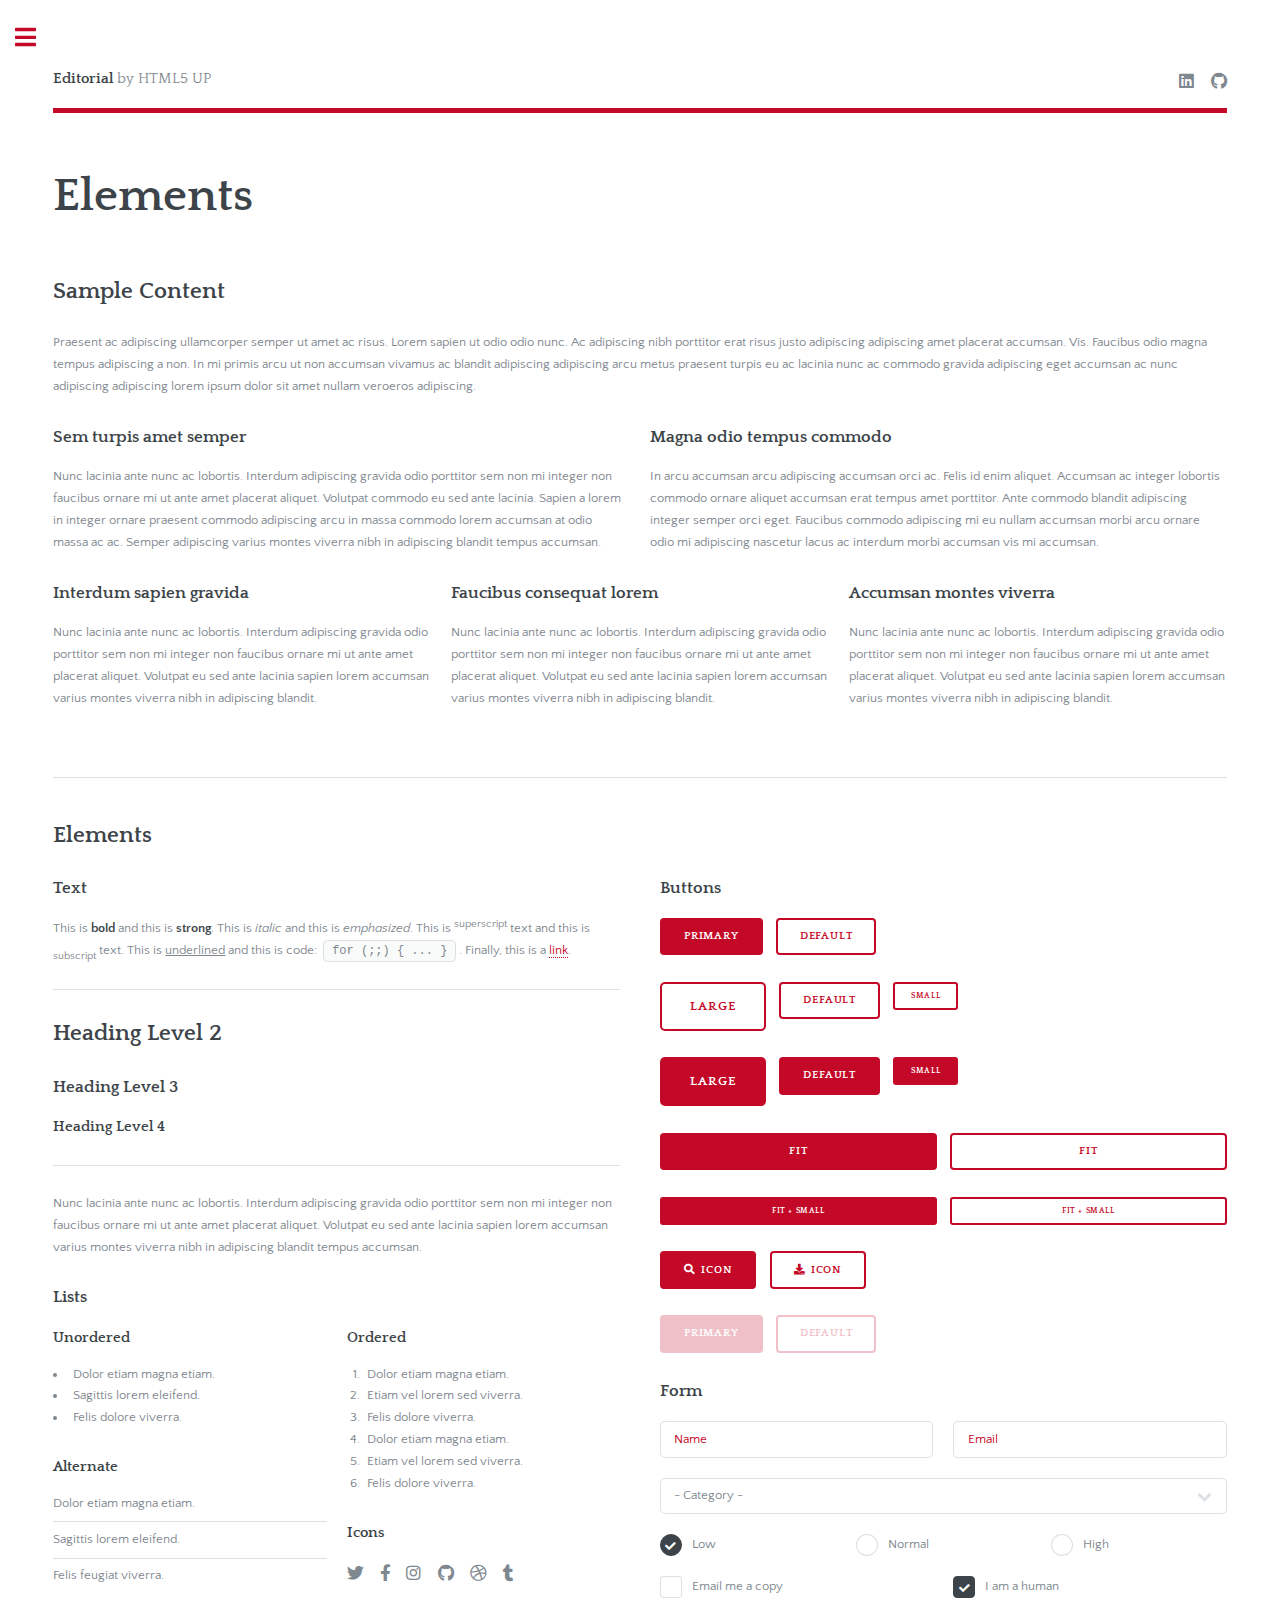
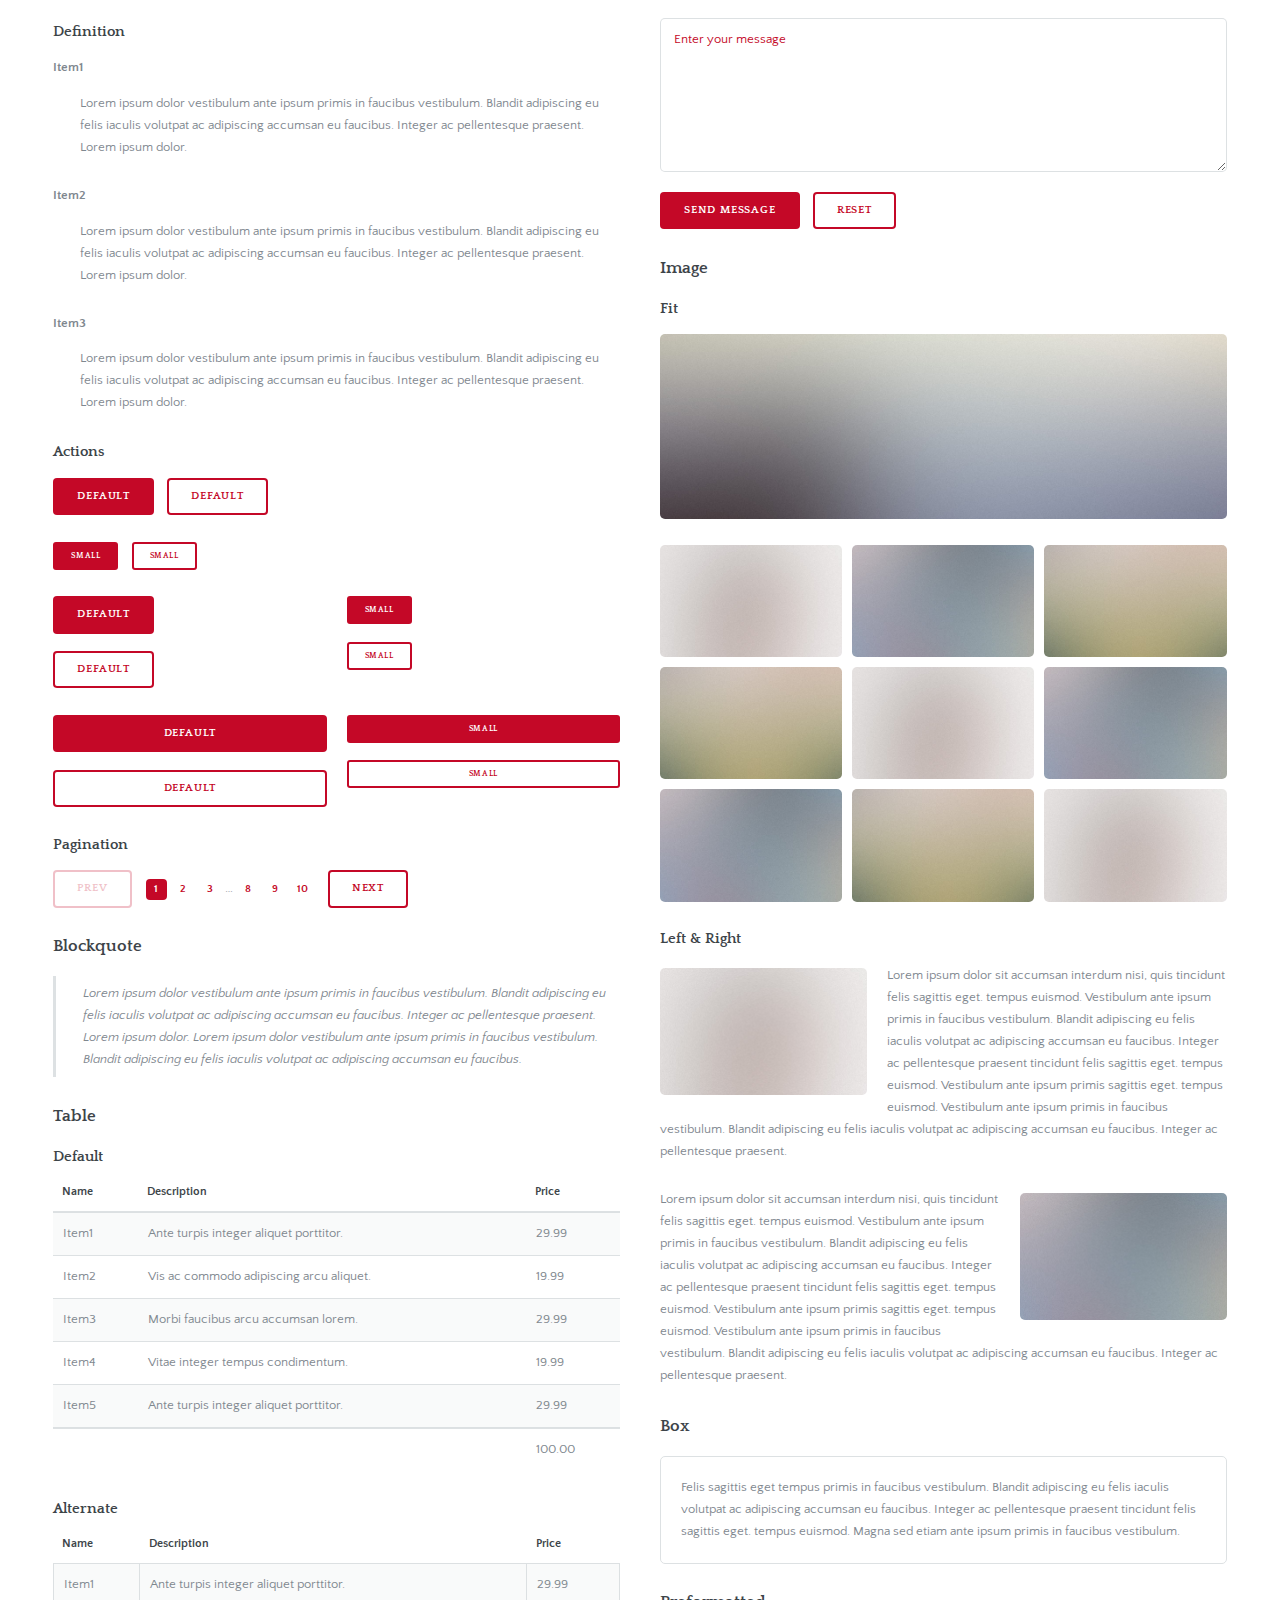
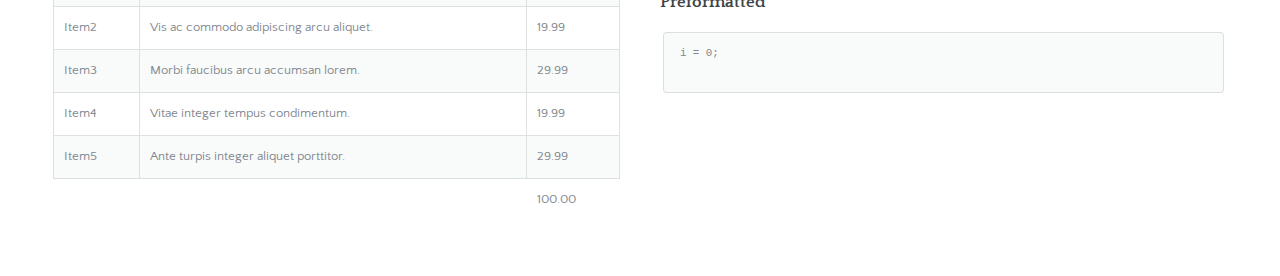
==== commit bcace4fe: "Full Site Rework" ====
--- a/elements.html
+++ b/elements.html
@@ -5,537 +5,605 @@
 	Free for personal and commercial use under the CCA 3.0 license (html5up.net/license)
 -->
 <html>
-	<head>
-		<title>Elements - Editorial by HTML5 UP</title>
-		<meta charset="utf-8" />
-		<meta name="viewport" content="width=device-width, initial-scale=1, user-scalable=no" />
-		<link rel="stylesheet" href="assets/css/main.css" />
-	</head>
-	<body class="is-preload">
-
-		<!-- Wrapper -->
-			<div id="wrapper">
-
-				<!-- Main -->
-					<div id="main">
-						<div class="inner">
-
-							<!-- Header -->
-								<header id="header">
-									<a href="index.html" class="logo"><strong>Editorial</strong> by HTML5 UP</a>
-									<ul class="icons">
-										<li><a href="#" class="icon brands fa-linkedin"><span class="label">LinkedIn</span></a></li>
-										<li><a href="#" class="icon brands fa-github"><span class="label">GitHub</span></a></li>
-									</ul>
-								</header>
-
-							<!-- Content -->
-								<section>
-									<header class="main">
-										<h1>Elements</h1>
-									</header>
-
-									<!-- Content -->
-										<h2 id="content">Sample Content</h2>
-										<p>Praesent ac adipiscing ullamcorper semper ut amet ac risus. Lorem sapien ut odio odio nunc. Ac adipiscing nibh porttitor erat risus justo adipiscing adipiscing amet placerat accumsan. Vis. Faucibus odio magna tempus adipiscing a non. In mi primis arcu ut non accumsan vivamus ac blandit adipiscing adipiscing arcu metus praesent turpis eu ac lacinia nunc ac commodo gravida adipiscing eget accumsan ac nunc adipiscing adipiscing lorem ipsum dolor sit amet nullam veroeros adipiscing.</p>
-										<div class="row">
-											<div class="col-6 col-12-small">
-												<h3>Sem turpis amet semper</h3>
-												<p>Nunc lacinia ante nunc ac lobortis. Interdum adipiscing gravida odio porttitor sem non mi integer non faucibus ornare mi ut ante amet placerat aliquet. Volutpat commodo eu sed ante lacinia. Sapien a lorem in integer ornare praesent commodo adipiscing arcu in massa commodo lorem accumsan at odio massa ac ac. Semper adipiscing varius montes viverra nibh in adipiscing blandit tempus accumsan.</p>
-											</div>
-											<div class="col-6 col-12-small">
-												<h3>Magna odio tempus commodo</h3>
-												<p>In arcu accumsan arcu adipiscing accumsan orci ac. Felis id enim aliquet. Accumsan ac integer lobortis commodo ornare aliquet accumsan erat tempus amet porttitor. Ante commodo blandit adipiscing integer semper orci eget. Faucibus commodo adipiscing mi eu nullam accumsan morbi arcu ornare odio mi adipiscing nascetur lacus ac interdum morbi accumsan vis mi accumsan.</p>
-											</div>
-											<!-- Break -->
-											<div class="col-4 col-12-medium">
-												<h3>Interdum sapien gravida</h3>
-												<p>Nunc lacinia ante nunc ac lobortis. Interdum adipiscing gravida odio porttitor sem non mi integer non faucibus ornare mi ut ante amet placerat aliquet. Volutpat eu sed ante lacinia sapien lorem accumsan varius montes viverra nibh in adipiscing blandit.</p>
-											</div>
-											<div class="col-4 col-12-medium">
-												<h3>Faucibus consequat lorem</h3>
-												<p>Nunc lacinia ante nunc ac lobortis. Interdum adipiscing gravida odio porttitor sem non mi integer non faucibus ornare mi ut ante amet placerat aliquet. Volutpat eu sed ante lacinia sapien lorem accumsan varius montes viverra nibh in adipiscing blandit.</p>
-											</div>
-											<div class="col-4 col-12-medium">
-												<h3>Accumsan montes viverra</h3>
-												<p>Nunc lacinia ante nunc ac lobortis. Interdum adipiscing gravida odio porttitor sem non mi integer non faucibus ornare mi ut ante amet placerat aliquet. Volutpat eu sed ante lacinia sapien lorem accumsan varius montes viverra nibh in adipiscing blandit.</p>
-											</div>
-										</div>
-
-									<hr class="major" />
-
-									<!-- Elements -->
-										<h2 id="elements">Elements</h2>
-										<div class="row gtr-200">
-											<div class="col-6 col-12-medium">
-
-												<!-- Text stuff -->
-													<h3>Text</h3>
-													<p>This is <b>bold</b> and this is <strong>strong</strong>. This is <i>italic</i> and this is <em>emphasized</em>.
-													This is <sup>superscript</sup> text and this is <sub>subscript</sub> text.
-													This is <u>underlined</u> and this is code: <code>for (;;) { ... }</code>.
-													Finally, this is a <a href="#">link</a>.</p>
-													<hr />
-													<h2>Heading Level 2</h2>
-													<h3>Heading Level 3</h3>
-													<h4>Heading Level 4</h4>
-													<hr />
-													<p>Nunc lacinia ante nunc ac lobortis. Interdum adipiscing gravida odio porttitor sem non mi integer non faucibus ornare mi ut ante amet placerat aliquet. Volutpat eu sed ante lacinia sapien lorem accumsan varius montes viverra nibh in adipiscing blandit tempus accumsan.</p>
-
-												<!-- Lists -->
-													<h3>Lists</h3>
-													<div class="row">
-														<div class="col-6 col-12-small">
-
-															<h4>Unordered</h4>
-															<ul>
-																<li>Dolor etiam magna etiam.</li>
-																<li>Sagittis lorem eleifend.</li>
-																<li>Felis dolore viverra.</li>
-															</ul>
-
-															<h4>Alternate</h4>
-															<ul class="alt">
-																<li>Dolor etiam magna etiam.</li>
-																<li>Sagittis lorem eleifend.</li>
-																<li>Felis feugiat viverra.</li>
-															</ul>
-
-														</div>
-														<div class="col-6 col-12-small">
-
-															<h4>Ordered</h4>
-															<ol>
-																<li>Dolor etiam magna etiam.</li>
-																<li>Etiam vel lorem sed viverra.</li>
-																<li>Felis dolore viverra.</li>
-																<li>Dolor etiam magna etiam.</li>
-																<li>Etiam vel lorem sed viverra.</li>
-																<li>Felis dolore viverra.</li>
-															</ol>
-
-															<h4>Icons</h4>
-															<ul class="icons">
-																<li><a href="#" class="icon brands fa-twitter"><span class="label">Twitter</span></a></li>
-																<li><a href="#" class="icon brands fa-facebook-f"><span class="label">Facebook</span></a></li>
-																<li><a href="#" class="icon brands fa-instagram"><span class="label">Instagram</span></a></li>
-																<li><a href="#" class="icon brands fa-github"><span class="label">Github</span></a></li>
-																<li><a href="#" class="icon brands fa-dribbble"><span class="label">Dribbble</span></a></li>
-																<li><a href="#" class="icon brands fa-tumblr"><span class="label">Tumblr</span></a></li>
-															</ul>
-
-														</div>
-													</div>
-													<h4>Definition</h4>
-													<dl>
-														<dt>Item1</dt>
-														<dd>
-															<p>Lorem ipsum dolor vestibulum ante ipsum primis in faucibus vestibulum. Blandit adipiscing eu felis iaculis volutpat ac adipiscing accumsan eu faucibus. Integer ac pellentesque praesent. Lorem ipsum dolor.</p>
-														</dd>
-														<dt>Item2</dt>
-														<dd>
-															<p>Lorem ipsum dolor vestibulum ante ipsum primis in faucibus vestibulum. Blandit adipiscing eu felis iaculis volutpat ac adipiscing accumsan eu faucibus. Integer ac pellentesque praesent. Lorem ipsum dolor.</p>
-														</dd>
-														<dt>Item3</dt>
-														<dd>
-															<p>Lorem ipsum dolor vestibulum ante ipsum primis in faucibus vestibulum. Blandit adipiscing eu felis iaculis volutpat ac adipiscing accumsan eu faucibus. Integer ac pellentesque praesent. Lorem ipsum dolor.</p>
-														</dd>
-													</dl>
-
-													<h4>Actions</h4>
-													<ul class="actions">
-														<li><a href="#" class="button primary">Default</a></li>
-														<li><a href="#" class="button">Default</a></li>
-													</ul>
-													<ul class="actions small">
-														<li><a href="#" class="button primary small">Small</a></li>
-														<li><a href="#" class="button small">Small</a></li>
-													</ul>
-													<div class="row">
-														<div class="col-6 col-12-small">
-															<ul class="actions stacked">
-																<li><a href="#" class="button primary">Default</a></li>
-																<li><a href="#" class="button">Default</a></li>
-															</ul>
-														</div>
-														<div class="col-6 col-12-small">
-															<ul class="actions stacked">
-																<li><a href="#" class="button primary small">Small</a></li>
-																<li><a href="#" class="button small">Small</a></li>
-															</ul>
-														</div>
-														<div class="col-6 col-12-small">
-															<ul class="actions stacked">
-																<li><a href="#" class="button primary fit">Default</a></li>
-																<li><a href="#" class="button fit">Default</a></li>
-															</ul>
-														</div>
-														<div class="col-6 col-12-small">
-															<ul class="actions stacked">
-																<li><a href="#" class="button primary small fit">Small</a></li>
-																<li><a href="#" class="button small fit">Small</a></li>
-															</ul>
-														</div>
-													</div>
-
-													<h4>Pagination</h4>
-													<ul class="pagination">
-														<li><span class="button disabled">Prev</span></li>
-														<li><a href="#" class="page active">1</a></li>
-														<li><a href="#" class="page">2</a></li>
-														<li><a href="#" class="page">3</a></li>
-														<li><span>&hellip;</span></li>
-														<li><a href="#" class="page">8</a></li>
-														<li><a href="#" class="page">9</a></li>
-														<li><a href="#" class="page">10</a></li>
-														<li><a href="#" class="button">Next</a></li>
-													</ul>
-
-												<!-- Blockquote -->
-													<h3>Blockquote</h3>
-													<blockquote>Lorem ipsum dolor vestibulum ante ipsum primis in faucibus vestibulum. Blandit adipiscing eu felis iaculis volutpat ac adipiscing accumsan eu faucibus. Integer ac pellentesque praesent. Lorem ipsum dolor. Lorem ipsum dolor vestibulum ante ipsum primis in faucibus vestibulum. Blandit adipiscing eu felis iaculis volutpat ac adipiscing accumsan eu faucibus.</blockquote>
-
-												<!-- Table -->
-													<h3>Table</h3>
-
-													<h4>Default</h4>
-													<div class="table-wrapper">
-														<table>
-															<thead>
-																<tr>
-																	<th>Name</th>
-																	<th>Description</th>
-																	<th>Price</th>
-																</tr>
-															</thead>
-															<tbody>
-																<tr>
-																	<td>Item1</td>
-																	<td>Ante turpis integer aliquet porttitor.</td>
-																	<td>29.99</td>
-																</tr>
-																<tr>
-																	<td>Item2</td>
-																	<td>Vis ac commodo adipiscing arcu aliquet.</td>
-																	<td>19.99</td>
-																</tr>
-																<tr>
-																	<td>Item3</td>
-																	<td> Morbi faucibus arcu accumsan lorem.</td>
-																	<td>29.99</td>
-																</tr>
-																<tr>
-																	<td>Item4</td>
-																	<td>Vitae integer tempus condimentum.</td>
-																	<td>19.99</td>
-																</tr>
-																<tr>
-																	<td>Item5</td>
-																	<td>Ante turpis integer aliquet porttitor.</td>
-																	<td>29.99</td>
-																</tr>
-															</tbody>
-															<tfoot>
-																<tr>
-																	<td colspan="2"></td>
-																	<td>100.00</td>
-																</tr>
-															</tfoot>
-														</table>
-													</div>
-
-													<h4>Alternate</h4>
-													<div class="table-wrapper">
-														<table class="alt">
-															<thead>
-																<tr>
-																	<th>Name</th>
-																	<th>Description</th>
-																	<th>Price</th>
-																</tr>
-															</thead>
-															<tbody>
-																<tr>
-																	<td>Item1</td>
-																	<td>Ante turpis integer aliquet porttitor.</td>
-																	<td>29.99</td>
-																</tr>
-																<tr>
-																	<td>Item2</td>
-																	<td>Vis ac commodo adipiscing arcu aliquet.</td>
-																	<td>19.99</td>
-																</tr>
-																<tr>
-																	<td>Item3</td>
-																	<td> Morbi faucibus arcu accumsan lorem.</td>
-																	<td>29.99</td>
-																</tr>
-																<tr>
-																	<td>Item4</td>
-																	<td>Vitae integer tempus condimentum.</td>
-																	<td>19.99</td>
-																</tr>
-																<tr>
-																	<td>Item5</td>
-																	<td>Ante turpis integer aliquet porttitor.</td>
-																	<td>29.99</td>
-																</tr>
-															</tbody>
-															<tfoot>
-																<tr>
-																	<td colspan="2"></td>
-																	<td>100.00</td>
-																</tr>
-															</tfoot>
-														</table>
-													</div>
-
-											</div>
-											<div class="col-6 col-12-medium">
-
-												<!-- Buttons -->
-													<h3>Buttons</h3>
-													<ul class="actions">
-														<li><a href="#" class="button primary">Primary</a></li>
-														<li><a href="#" class="button">Default</a></li>
-													</ul>
-													<ul class="actions">
-														<li><a href="#" class="button large">Large</a></li>
-														<li><a href="#" class="button">Default</a></li>
-														<li><a href="#" class="button small">Small</a></li>
-													</ul>
-													<ul class="actions">
-														<li><a href="#" class="button primary large">Large</a></li>
-														<li><a href="#" class="button primary">Default</a></li>
-														<li><a href="#" class="button primary small">Small</a></li>
-													</ul>
-													<ul class="actions fit">
-														<li><a href="#" class="button primary fit">Fit</a></li>
-														<li><a href="#" class="button fit">Fit</a></li>
-													</ul>
-													<ul class="actions fit small">
-														<li><a href="#" class="button primary fit small">Fit + Small</a></li>
-														<li><a href="#" class="button fit small">Fit + Small</a></li>
-													</ul>
-													<ul class="actions">
-														<li><a href="#" class="button primary icon solid fa-search">Icon</a></li>
-														<li><a href="#" class="button icon solid fa-download">Icon</a></li>
-													</ul>
-													<ul class="actions">
-														<li><span class="button primary disabled">Primary</span></li>
-														<li><span class="button disabled">Default</span></li>
-													</ul>
-
-												<!-- Form -->
-													<h3>Form</h3>
-
-													<form method="post" action="#">
-														<div class="row gtr-uniform">
-															<div class="col-6 col-12-xsmall">
-																<input type="text" name="demo-name" id="demo-name" value="" placeholder="Name" />
-															</div>
-															<div class="col-6 col-12-xsmall">
-																<input type="email" name="demo-email" id="demo-email" value="" placeholder="Email" />
-															</div>
-															<!-- Break -->
-															<div class="col-12">
-																<select name="demo-category" id="demo-category">
-																	<option value="">- Category -</option>
-																	<option value="1">Manufacturing</option>
-																	<option value="1">Shipping</option>
-																	<option value="1">Administration</option>
-																	<option value="1">Human Resources</option>
-																</select>
-															</div>
-															<!-- Break -->
-															<div class="col-4 col-12-small">
-																<input type="radio" id="demo-priority-low" name="demo-priority" checked>
-																<label for="demo-priority-low">Low</label>
-															</div>
-															<div class="col-4 col-12-small">
-																<input type="radio" id="demo-priority-normal" name="demo-priority">
-																<label for="demo-priority-normal">Normal</label>
-															</div>
-															<div class="col-4 col-12-small">
-																<input type="radio" id="demo-priority-high" name="demo-priority">
-																<label for="demo-priority-high">High</label>
-															</div>
-															<!-- Break -->
-															<div class="col-6 col-12-small">
-																<input type="checkbox" id="demo-copy" name="demo-copy">
-																<label for="demo-copy">Email me a copy</label>
-															</div>
-															<div class="col-6 col-12-small">
-																<input type="checkbox" id="demo-human" name="demo-human" checked>
-																<label for="demo-human">I am a human</label>
-															</div>
-															<!-- Break -->
-															<div class="col-12">
-																<textarea name="demo-message" id="demo-message" placeholder="Enter your message" rows="6"></textarea>
-															</div>
-															<!-- Break -->
-															<div class="col-12">
-																<ul class="actions">
-																	<li><input type="submit" value="Send Message" class="primary" /></li>
-																	<li><input type="reset" value="Reset" /></li>
-																</ul>
-															</div>
-														</div>
-													</form>
-
-												<!-- Image -->
-													<h3>Image</h3>
-
-													<h4>Fit</h4>
-													<span class="image fit"><img src="images/pic11.jpg" alt="" /></span>
-													<div class="box alt">
-														<div class="row gtr-50 gtr-uniform">
-															<div class="col-4"><span class="image fit"><img src="images/pic01.jpg" alt="" /></span></div>
-															<div class="col-4"><span class="image fit"><img src="images/pic02.jpg" alt="" /></span></div>
-															<div class="col-4"><span class="image fit"><img src="images/pic03.jpg" alt="" /></span></div>
-															<!-- Break -->
-															<div class="col-4"><span class="image fit"><img src="images/pic03.jpg" alt="" /></span></div>
-															<div class="col-4"><span class="image fit"><img src="images/pic01.jpg" alt="" /></span></div>
-															<div class="col-4"><span class="image fit"><img src="images/pic02.jpg" alt="" /></span></div>
-															<!-- Break -->
-															<div class="col-4"><span class="image fit"><img src="images/pic02.jpg" alt="" /></span></div>
-															<div class="col-4"><span class="image fit"><img src="images/pic03.jpg" alt="" /></span></div>
-															<div class="col-4"><span class="image fit"><img src="images/pic01.jpg" alt="" /></span></div>
-														</div>
-													</div>
-
-													<h4>Left &amp; Right</h4>
-													<p><span class="image left"><img src="images/pic01.jpg" alt="" /></span>Lorem ipsum dolor sit accumsan interdum nisi, quis tincidunt felis sagittis eget. tempus euismod. Vestibulum ante ipsum primis in faucibus vestibulum. Blandit adipiscing eu felis iaculis volutpat ac adipiscing accumsan eu faucibus. Integer ac pellentesque praesent tincidunt felis sagittis eget. tempus euismod. Vestibulum ante ipsum primis sagittis eget. tempus euismod. Vestibulum ante ipsum primis in faucibus vestibulum. Blandit adipiscing eu felis iaculis volutpat ac adipiscing accumsan eu faucibus. Integer ac pellentesque praesent.</p>
-													<p><span class="image right"><img src="images/pic02.jpg" alt="" /></span>Lorem ipsum dolor sit accumsan interdum nisi, quis tincidunt felis sagittis eget. tempus euismod. Vestibulum ante ipsum primis in faucibus vestibulum. Blandit adipiscing eu felis iaculis volutpat ac adipiscing accumsan eu faucibus. Integer ac pellentesque praesent tincidunt felis sagittis eget. tempus euismod. Vestibulum ante ipsum primis sagittis eget. tempus euismod. Vestibulum ante ipsum primis in faucibus vestibulum. Blandit adipiscing eu felis iaculis volutpat ac adipiscing accumsan eu faucibus. Integer ac pellentesque praesent.</p>
-
-												<!-- Box -->
-													<h3>Box</h3>
-													<div class="box">
-														<p>Felis sagittis eget tempus primis in faucibus vestibulum. Blandit adipiscing eu felis iaculis volutpat ac adipiscing accumsan eu faucibus. Integer ac pellentesque praesent tincidunt felis sagittis eget. tempus euismod. Magna sed etiam ante ipsum primis in faucibus vestibulum.</p>
-													</div>
-
-												<!-- Preformatted Code -->
-													<h3>Preformatted</h3>
-													<pre><code>i = 0;
-
-while (!deck.isInOrder()) {
-    print 'Iteration ' + i;
-    deck.shuffle();
-    i++;
-}
-
-print 'It took ' + i + ' iterations to sort the deck.';
-</code></pre>
-
-											</div>
-										</div>
-
-								</section>
-
+
+<head>
+	<title>Elements - Editorial by HTML5 UP</title>
+	<meta charset="utf-8" />
+	<meta name="viewport" content="width=device-width, initial-scale=1, user-scalable=no" />
+	<link rel="stylesheet" href="assets/css/main.css" />
+</head>
+
+<body class="is-preload">
+
+	<!-- Wrapper -->
+	<div id="wrapper">
+
+		<!-- Main -->
+		<div id="main">
+			<div class="inner">
+
+				<!-- Header -->
+				<header id="header">
+					<a href="index.html" class="logo"><strong>Editorial</strong> by HTML5 UP</a>
+					<ul class="icons">
+						<li><a href="#" class="icon brands fa-linkedin"><span class="label">LinkedIn</span></a></li>
+						<li><a href="#" class="icon brands fa-github"><span class="label">GitHub</span></a></li>
+					</ul>
+				</header>
+
+				<!-- Content -->
+				<section>
+					<header class="main">
+						<h1>Elements</h1>
+					</header>
+
+					<!-- Content -->
+					<h2 id="content">Sample Content</h2>
+					<p>Praesent ac adipiscing ullamcorper semper ut amet ac risus. Lorem sapien ut odio odio nunc. Ac
+						adipiscing nibh porttitor erat risus justo adipiscing adipiscing amet placerat accumsan. Vis.
+						Faucibus odio magna tempus adipiscing a non. In mi primis arcu ut non accumsan vivamus ac
+						blandit adipiscing adipiscing arcu metus praesent turpis eu ac lacinia nunc ac commodo gravida
+						adipiscing eget accumsan ac nunc adipiscing adipiscing lorem ipsum dolor sit amet nullam
+						veroeros adipiscing.</p>
+					<div class="row">
+						<div class="col-6 col-12-small">
+							<h3>Sem turpis amet semper</h3>
+							<p>Nunc lacinia ante nunc ac lobortis. Interdum adipiscing gravida odio porttitor sem non mi
+								integer non faucibus ornare mi ut ante amet placerat aliquet. Volutpat commodo eu sed
+								ante lacinia. Sapien a lorem in integer ornare praesent commodo adipiscing arcu in massa
+								commodo lorem accumsan at odio massa ac ac. Semper adipiscing varius montes viverra nibh
+								in adipiscing blandit tempus accumsan.</p>
+						</div>
+						<div class="col-6 col-12-small">
+							<h3>Magna odio tempus commodo</h3>
+							<p>In arcu accumsan arcu adipiscing accumsan orci ac. Felis id enim aliquet. Accumsan ac
+								integer lobortis commodo ornare aliquet accumsan erat tempus amet porttitor. Ante
+								commodo blandit adipiscing integer semper orci eget. Faucibus commodo adipiscing mi eu
+								nullam accumsan morbi arcu ornare odio mi adipiscing nascetur lacus ac interdum morbi
+								accumsan vis mi accumsan.</p>
+						</div>
+						<!-- Break -->
+						<div class="col-4 col-12-medium">
+							<h3>Interdum sapien gravida</h3>
+							<p>Nunc lacinia ante nunc ac lobortis. Interdum adipiscing gravida odio porttitor sem non mi
+								integer non faucibus ornare mi ut ante amet placerat aliquet. Volutpat eu sed ante
+								lacinia sapien lorem accumsan varius montes viverra nibh in adipiscing blandit.</p>
+						</div>
+						<div class="col-4 col-12-medium">
+							<h3>Faucibus consequat lorem</h3>
+							<p>Nunc lacinia ante nunc ac lobortis. Interdum adipiscing gravida odio porttitor sem non mi
+								integer non faucibus ornare mi ut ante amet placerat aliquet. Volutpat eu sed ante
+								lacinia sapien lorem accumsan varius montes viverra nibh in adipiscing blandit.</p>
+						</div>
+						<div class="col-4 col-12-medium">
+							<h3>Accumsan montes viverra</h3>
+							<p>Nunc lacinia ante nunc ac lobortis. Interdum adipiscing gravida odio porttitor sem non mi
+								integer non faucibus ornare mi ut ante amet placerat aliquet. Volutpat eu sed ante
+								lacinia sapien lorem accumsan varius montes viverra nibh in adipiscing blandit.</p>
 						</div>
 					</div>
 
-				<!-- Sidebar -->
-					<div id="sidebar">
-						<div class="inner">
-
-							<!-- Search -->
-								<section id="search" class="alt">
-									<form method="post" action="#">
-										<input type="text" name="query" id="query" placeholder="Search" />
-									</form>
-								</section>
-
-							<!-- Menu -->
-								<nav id="menu">
-									<header class="major">
-										<h2>Menu</h2>
-									</header>
+					<hr class="major" />
+
+					<!-- Elements -->
+					<h2 id="elements">Elements</h2>
+					<div class="row gtr-200">
+						<div class="col-6 col-12-medium">
+
+							<!-- Text stuff -->
+							<h3>Text</h3>
+							<p>This is <b>bold</b> and this is <strong>strong</strong>. This is <i>italic</i> and this
+								is <em>emphasized</em>.
+								This is <sup>superscript</sup> text and this is <sub>subscript</sub> text.
+								This is <u>underlined</u> and this is code: <code>for (;;) { ... }</code>.
+								Finally, this is a <a href="#">link</a>.</p>
+							<hr />
+							<h2>Heading Level 2</h2>
+							<h3>Heading Level 3</h3>
+							<h4>Heading Level 4</h4>
+							<hr />
+							<p>Nunc lacinia ante nunc ac lobortis. Interdum adipiscing gravida odio porttitor sem non mi
+								integer non faucibus ornare mi ut ante amet placerat aliquet. Volutpat eu sed ante
+								lacinia sapien lorem accumsan varius montes viverra nibh in adipiscing blandit tempus
+								accumsan.</p>
+
+							<!-- Lists -->
+							<h3>Lists</h3>
+							<div class="row">
+								<div class="col-6 col-12-small">
+
+									<h4>Unordered</h4>
 									<ul>
-										<li><a href="index.html">Homepage</a></li>
-										<li><a href="generic.html">Generic</a></li>
-										<li><a href="interest.html">Interest in I.T.</a></li>
-										<li><a href="elements.html">Elements</a></li>
-										<li>
-											<span class="opener">Submenu</span>
-											<ul>
-												<li><a href="#">Lorem Dolor</a></li>
-												<li><a href="#">Ipsum Adipiscing</a></li>
-												<li><a href="#">Tempus Magna</a></li>
-												<li><a href="#">Feugiat Veroeros</a></li>
-											</ul>
-										</li>
-										<li><a href="#">Etiam Dolore</a></li>
-										<li><a href="#">Adipiscing</a></li>
-										<li>
-											<span class="opener">Another Submenu</span>
-											<ul>
-												<li><a href="#">Lorem Dolor</a></li>
-												<li><a href="#">Ipsum Adipiscing</a></li>
-												<li><a href="#">Tempus Magna</a></li>
-												<li><a href="#">Feugiat Veroeros</a></li>
-											</ul>
-										</li>
-										<li><a href="#">Maximus Erat</a></li>
-										<li><a href="#">Sapien Mauris</a></li>
-										<li><a href="#">Amet Lacinia</a></li>
+										<li>Dolor etiam magna etiam.</li>
+										<li>Sagittis lorem eleifend.</li>
+										<li>Felis dolore viverra.</li>
 									</ul>
-								</nav>
-
-							<!-- Section -->
-								<section>
-									<header class="major">
-										<h2>Ante interdum</h2>
-									</header>
-									<div class="mini-posts">
-										<article>
-											<a href="#" class="image"><img src="images/pic07.jpg" alt="" /></a>
-											<p>Aenean ornare velit lacus, ac varius enim lorem ullamcorper dolore aliquam.</p>
-										</article>
-										<article>
-											<a href="#" class="image"><img src="images/pic08.jpg" alt="" /></a>
-											<p>Aenean ornare velit lacus, ac varius enim lorem ullamcorper dolore aliquam.</p>
-										</article>
-										<article>
-											<a href="#" class="image"><img src="images/pic09.jpg" alt="" /></a>
-											<p>Aenean ornare velit lacus, ac varius enim lorem ullamcorper dolore aliquam.</p>
-										</article>
-									</div>
-									<ul class="actions">
-										<li><a href="#" class="button">More</a></li>
+
+									<h4>Alternate</h4>
+									<ul class="alt">
+										<li>Dolor etiam magna etiam.</li>
+										<li>Sagittis lorem eleifend.</li>
+										<li>Felis feugiat viverra.</li>
 									</ul>
-								</section>
-
-							<!-- Section -->
-								<section>
-									<header class="major">
-										<h2>Get in touch</h2>
-									</header>
-									<p>Sed varius enim lorem ullamcorper dolore aliquam aenean ornare velit lacus, ac varius enim lorem ullamcorper dolore. Proin sed aliquam facilisis ante interdum. Sed nulla amet lorem feugiat tempus aliquam.</p>
-									<ul class="contact">
-										<li class="icon solid fa-envelope"><a href="#">information@untitled.tld</a></li>
-										<li class="icon solid fa-phone">(000) 000-0000</li>
-										<li class="icon solid fa-home">1234 Somewhere Road #8254<br />
-										Nashville, TN 00000-0000</li>
+
+								</div>
+								<div class="col-6 col-12-small">
+
+									<h4>Ordered</h4>
+									<ol>
+										<li>Dolor etiam magna etiam.</li>
+										<li>Etiam vel lorem sed viverra.</li>
+										<li>Felis dolore viverra.</li>
+										<li>Dolor etiam magna etiam.</li>
+										<li>Etiam vel lorem sed viverra.</li>
+										<li>Felis dolore viverra.</li>
+									</ol>
+
+									<h4>Icons</h4>
+									<ul class="icons">
+										<li><a href="#" class="icon brands fa-twitter"><span
+													class="label">Twitter</span></a></li>
+										<li><a href="#" class="icon brands fa-facebook-f"><span
+													class="label">Facebook</span></a></li>
+										<li><a href="#" class="icon brands fa-instagram"><span
+													class="label">Instagram</span></a></li>
+										<li><a href="#" class="icon brands fa-github"><span
+													class="label">Github</span></a></li>
+										<li><a href="#" class="icon brands fa-dribbble"><span
+													class="label">Dribbble</span></a></li>
+										<li><a href="#" class="icon brands fa-tumblr"><span
+													class="label">Tumblr</span></a></li>
 									</ul>
-								</section>
-
-							<!-- Footer -->
-								<footer id="footer">
-									<p class="copyright">&copy; Untitled. All rights reserved. Demo Images: <a href="https://unsplash.com">Unsplash</a>. Design: <a href="https://html5up.net">HTML5 UP</a>.</p>
-								</footer>
+
+								</div>
+							</div>
+							<h4>Definition</h4>
+							<dl>
+								<dt>Item1</dt>
+								<dd>
+									<p>Lorem ipsum dolor vestibulum ante ipsum primis in faucibus vestibulum. Blandit
+										adipiscing eu felis iaculis volutpat ac adipiscing accumsan eu faucibus. Integer
+										ac pellentesque praesent. Lorem ipsum dolor.</p>
+								</dd>
+								<dt>Item2</dt>
+								<dd>
+									<p>Lorem ipsum dolor vestibulum ante ipsum primis in faucibus vestibulum. Blandit
+										adipiscing eu felis iaculis volutpat ac adipiscing accumsan eu faucibus. Integer
+										ac pellentesque praesent. Lorem ipsum dolor.</p>
+								</dd>
+								<dt>Item3</dt>
+								<dd>
+									<p>Lorem ipsum dolor vestibulum ante ipsum primis in faucibus vestibulum. Blandit
+										adipiscing eu felis iaculis volutpat ac adipiscing accumsan eu faucibus. Integer
+										ac pellentesque praesent. Lorem ipsum dolor.</p>
+								</dd>
+							</dl>
+
+							<h4>Actions</h4>
+							<ul class="actions">
+								<li><a href="#" class="button primary">Default</a></li>
+								<li><a href="#" class="button">Default</a></li>
+							</ul>
+							<ul class="actions small">
+								<li><a href="#" class="button primary small">Small</a></li>
+								<li><a href="#" class="button small">Small</a></li>
+							</ul>
+							<div class="row">
+								<div class="col-6 col-12-small">
+									<ul class="actions stacked">
+										<li><a href="#" class="button primary">Default</a></li>
+										<li><a href="#" class="button">Default</a></li>
+									</ul>
+								</div>
+								<div class="col-6 col-12-small">
+									<ul class="actions stacked">
+										<li><a href="#" class="button primary small">Small</a></li>
+										<li><a href="#" class="button small">Small</a></li>
+									</ul>
+								</div>
+								<div class="col-6 col-12-small">
+									<ul class="actions stacked">
+										<li><a href="#" class="button primary fit">Default</a></li>
+										<li><a href="#" class="button fit">Default</a></li>
+									</ul>
+								</div>
+								<div class="col-6 col-12-small">
+									<ul class="actions stacked">
+										<li><a href="#" class="button primary small fit">Small</a></li>
+										<li><a href="#" class="button small fit">Small</a></li>
+									</ul>
+								</div>
+							</div>
+
+							<h4>Pagination</h4>
+							<ul class="pagination">
+								<li><span class="button disabled">Prev</span></li>
+								<li><a href="#" class="page active">1</a></li>
+								<li><a href="#" class="page">2</a></li>
+								<li><a href="#" class="page">3</a></li>
+								<li><span>&hellip;</span></li>
+								<li><a href="#" class="page">8</a></li>
+								<li><a href="#" class="page">9</a></li>
+								<li><a href="#" class="page">10</a></li>
+								<li><a href="#" class="button">Next</a></li>
+							</ul>
+
+							<!-- Blockquote -->
+							<h3>Blockquote</h3>
+							<blockquote>Lorem ipsum dolor vestibulum ante ipsum primis in faucibus vestibulum. Blandit
+								adipiscing eu felis iaculis volutpat ac adipiscing accumsan eu faucibus. Integer ac
+								pellentesque praesent. Lorem ipsum dolor. Lorem ipsum dolor vestibulum ante ipsum primis
+								in faucibus vestibulum. Blandit adipiscing eu felis iaculis volutpat ac adipiscing
+								accumsan eu faucibus.</blockquote>
+
+							<!-- Table -->
+							<h3>Table</h3>
+
+							<h4>Default</h4>
+							<div class="table-wrapper">
+								<table>
+									<thead>
+										<tr>
+											<th>Name</th>
+											<th>Description</th>
+											<th>Price</th>
+										</tr>
+									</thead>
+									<tbody>
+										<tr>
+											<td>Item1</td>
+											<td>Ante turpis integer aliquet porttitor.</td>
+											<td>29.99</td>
+										</tr>
+										<tr>
+											<td>Item2</td>
+											<td>Vis ac commodo adipiscing arcu aliquet.</td>
+											<td>19.99</td>
+										</tr>
+										<tr>
+											<td>Item3</td>
+											<td> Morbi faucibus arcu accumsan lorem.</td>
+											<td>29.99</td>
+										</tr>
+										<tr>
+											<td>Item4</td>
+											<td>Vitae integer tempus condimentum.</td>
+											<td>19.99</td>
+										</tr>
+										<tr>
+											<td>Item5</td>
+											<td>Ante turpis integer aliquet porttitor.</td>
+											<td>29.99</td>
+										</tr>
+									</tbody>
+									<tfoot>
+										<tr>
+											<td colspan="2"></td>
+											<td>100.00</td>
+										</tr>
+									</tfoot>
+								</table>
+							</div>
+
+							<h4>Alternate</h4>
+							<div class="table-wrapper">
+								<table class="alt">
+									<thead>
+										<tr>
+											<th>Name</th>
+											<th>Description</th>
+											<th>Price</th>
+										</tr>
+									</thead>
+									<tbody>
+										<tr>
+											<td>Item1</td>
+											<td>Ante turpis integer aliquet porttitor.</td>
+											<td>29.99</td>
+										</tr>
+										<tr>
+											<td>Item2</td>
+											<td>Vis ac commodo adipiscing arcu aliquet.</td>
+											<td>19.99</td>
+										</tr>
+										<tr>
+											<td>Item3</td>
+											<td> Morbi faucibus arcu accumsan lorem.</td>
+											<td>29.99</td>
+										</tr>
+										<tr>
+											<td>Item4</td>
+											<td>Vitae integer tempus condimentum.</td>
+											<td>19.99</td>
+										</tr>
+										<tr>
+											<td>Item5</td>
+											<td>Ante turpis integer aliquet porttitor.</td>
+											<td>29.99</td>
+										</tr>
+									</tbody>
+									<tfoot>
+										<tr>
+											<td colspan="2"></td>
+											<td>100.00</td>
+										</tr>
+									</tfoot>
+								</table>
+							</div>
+
+						</div>
+						<div class="col-6 col-12-medium">
+
+							<!-- Buttons -->
+							<h3>Buttons</h3>
+							<ul class="actions">
+								<li><a href="#" class="button primary">Primary</a></li>
+								<li><a href="#" class="button">Default</a></li>
+							</ul>
+							<ul class="actions">
+								<li><a href="#" class="button large">Large</a></li>
+								<li><a href="#" class="button">Default</a></li>
+								<li><a href="#" class="button small">Small</a></li>
+							</ul>
+							<ul class="actions">
+								<li><a href="#" class="button primary large">Large</a></li>
+								<li><a href="#" class="button primary">Default</a></li>
+								<li><a href="#" class="button primary small">Small</a></li>
+							</ul>
+							<ul class="actions fit">
+								<li><a href="#" class="button primary fit">Fit</a></li>
+								<li><a href="#" class="button fit">Fit</a></li>
+							</ul>
+							<ul class="actions fit small">
+								<li><a href="#" class="button primary fit small">Fit + Small</a></li>
+								<li><a href="#" class="button fit small">Fit + Small</a></li>
+							</ul>
+							<ul class="actions">
+								<li><a href="#" class="button primary icon solid fa-search">Icon</a></li>
+								<li><a href="#" class="button icon solid fa-download">Icon</a></li>
+							</ul>
+							<ul class="actions">
+								<li><span class="button primary disabled">Primary</span></li>
+								<li><span class="button disabled">Default</span></li>
+							</ul>
+
+							<!-- Form -->
+							<h3>Form</h3>
+
+							<form method="post" action="#">
+								<div class="row gtr-uniform">
+									<div class="col-6 col-12-xsmall">
+										<input type="text" name="demo-name" id="demo-name" value=""
+											placeholder="Name" />
+									</div>
+									<div class="col-6 col-12-xsmall">
+										<input type="email" name="demo-email" id="demo-email" value=""
+											placeholder="Email" />
+									</div>
+									<!-- Break -->
+									<div class="col-12">
+										<select name="demo-category" id="demo-category">
+											<option value="">- Category -</option>
+											<option value="1">Manufacturing</option>
+											<option value="1">Shipping</option>
+											<option value="1">Administration</option>
+											<option value="1">Human Resources</option>
+										</select>
+									</div>
+									<!-- Break -->
+									<div class="col-4 col-12-small">
+										<input type="radio" id="demo-priority-low" name="demo-priority" checked>
+										<label for="demo-priority-low">Low</label>
+									</div>
+									<div class="col-4 col-12-small">
+										<input type="radio" id="demo-priority-normal" name="demo-priority">
+										<label for="demo-priority-normal">Normal</label>
+									</div>
+									<div class="col-4 col-12-small">
+										<input type="radio" id="demo-priority-high" name="demo-priority">
+										<label for="demo-priority-high">High</label>
+									</div>
+									<!-- Break -->
+									<div class="col-6 col-12-small">
+										<input type="checkbox" id="demo-copy" name="demo-copy">
+										<label for="demo-copy">Email me a copy</label>
+									</div>
+									<div class="col-6 col-12-small">
+										<input type="checkbox" id="demo-human" name="demo-human" checked>
+										<label for="demo-human">I am a human</label>
+									</div>
+									<!-- Break -->
+									<div class="col-12">
+										<textarea name="demo-message" id="demo-message" placeholder="Enter your message"
+											rows="6"></textarea>
+									</div>
+									<!-- Break -->
+									<div class="col-12">
+										<ul class="actions">
+											<li><input type="submit" value="Send Message" class="primary" /></li>
+											<li><input type="reset" value="Reset" /></li>
+										</ul>
+									</div>
+								</div>
+							</form>
+
+							<!-- Image -->
+							<h3>Image</h3>
+
+							<h4>Fit</h4>
+							<span class="image fit"><img src="images/pic11.jpg" alt="" /></span>
+							<div class="box alt">
+								<div class="row gtr-50 gtr-uniform">
+									<div class="col-4"><span class="image fit"><img src="images/pic01.jpg"
+												alt="" /></span></div>
+									<div class="col-4"><span class="image fit"><img src="images/pic02.jpg"
+												alt="" /></span></div>
+									<div class="col-4"><span class="image fit"><img src="images/pic03.jpg"
+												alt="" /></span></div>
+									<!-- Break -->
+									<div class="col-4"><span class="image fit"><img src="images/pic03.jpg"
+												alt="" /></span></div>
+									<div class="col-4"><span class="image fit"><img src="images/pic01.jpg"
+												alt="" /></span></div>
+									<div class="col-4"><span class="image fit"><img src="images/pic02.jpg"
+												alt="" /></span></div>
+									<!-- Break -->
+									<div class="col-4"><span class="image fit"><img src="images/pic02.jpg"
+												alt="" /></span></div>
+									<div class="col-4"><span class="image fit"><img src="images/pic03.jpg"
+												alt="" /></span></div>
+									<div class="col-4"><span class="image fit"><img src="images/pic01.jpg"
+												alt="" /></span></div>
+								</div>
+							</div>
+
+							<h4>Left &amp; Right</h4>
+							<p><span class="image left"><img src="images/pic01.jpg" alt="" /></span>Lorem ipsum dolor
+								sit accumsan interdum nisi, quis tincidunt felis sagittis eget. tempus euismod.
+								Vestibulum ante ipsum primis in faucibus vestibulum. Blandit adipiscing eu felis iaculis
+								volutpat ac adipiscing accumsan eu faucibus. Integer ac pellentesque praesent tincidunt
+								felis sagittis eget. tempus euismod. Vestibulum ante ipsum primis sagittis eget. tempus
+								euismod. Vestibulum ante ipsum primis in faucibus vestibulum. Blandit adipiscing eu
+								felis iaculis volutpat ac adipiscing accumsan eu faucibus. Integer ac pellentesque
+								praesent.</p>
+							<p><span class="image right"><img src="images/pic02.jpg" alt="" /></span>Lorem ipsum dolor
+								sit accumsan interdum nisi, quis tincidunt felis sagittis eget. tempus euismod.
+								Vestibulum ante ipsum primis in faucibus vestibulum. Blandit adipiscing eu felis iaculis
+								volutpat ac adipiscing accumsan eu faucibus. Integer ac pellentesque praesent tincidunt
+								felis sagittis eget. tempus euismod. Vestibulum ante ipsum primis sagittis eget. tempus
+								euismod. Vestibulum ante ipsum primis in faucibus vestibulum. Blandit adipiscing eu
+								felis iaculis volutpat ac adipiscing accumsan eu faucibus. Integer ac pellentesque
+								praesent.</p>
+
+							<!-- Box -->
+							<h3>Box</h3>
+							<div class="box">
+								<p>Felis sagittis eget tempus primis in faucibus vestibulum. Blandit adipiscing eu felis
+									iaculis volutpat ac adipiscing accumsan eu faucibus. Integer ac pellentesque
+									praesent tincidunt felis sagittis eget. tempus euismod. Magna sed etiam ante ipsum
+									primis in faucibus vestibulum.</p>
+							</div>
+
+							<!-- Preformatted Code -->
+							<h3>Preformatted</h3>
+							<pre><code>i = 0;
+
+</code></pre>
 
 						</div>
 					</div>
 
+				</section>
+
 			</div>
-
-		<!-- Scripts -->
-			<script src="assets/js/jquery.min.js"></script>
-			<script src="assets/js/browser.min.js"></script>
-			<script src="assets/js/breakpoints.min.js"></script>
-			<script src="assets/js/util.js"></script>
-			<script src="assets/js/main.js"></script>
-
-	</body>
+		</div>
+
+		<!-- Sidebar -->
+		<div id="sidebar">
+			<div class="inner">
+
+				<!-- Search -->
+				<section id="search" class="alt">
+					<form method="post" action="#">
+						<input type="text" name="query" id="query" placeholder="Search" />
+					</form>
+				</section>
+
+				<!-- Menu -->
+				<nav id="menu">
+					<header class="major">
+						<h2>Menu</h2>
+					</header>
+					<ul>
+						<li><a href="index.html">Homepage</a></li>
+						<li><a href="generic.html">Generic</a></li>
+						<!-- <li><a href="interest.html">Interest in I.T.</a></li> -->
+						<li><a href="elements.html">Elements</a></li>
+						<li>
+							<span class="opener">Submenu</span>
+							<ul>
+								<li><a href="#">Lorem Dolor</a></li>
+								<li><a href="#">Ipsum Adipiscing</a></li>
+								<li><a href="#">Tempus Magna</a></li>
+								<li><a href="#">Feugiat Veroeros</a></li>
+							</ul>
+						</li>
+						<li><a href="#">Etiam Dolore</a></li>
+						<li><a href="#">Adipiscing</a></li>
+						<li>
+							<span class="opener">Another Submenu</span>
+							<ul>
+								<li><a href="#">Lorem Dolor</a></li>
+								<li><a href="#">Ipsum Adipiscing</a></li>
+								<li><a href="#">Tempus Magna</a></li>
+								<li><a href="#">Feugiat Veroeros</a></li>
+							</ul>
+						</li>
+						<li><a href="#">Maximus Erat</a></li>
+						<li><a href="#">Sapien Mauris</a></li>
+						<li><a href="#">Amet Lacinia</a></li>
+					</ul>
+				</nav>
+
+				<!-- Section -->
+				<section>
+					<header class="major">
+						<h2>Ante interdum</h2>
+					</header>
+					<div class="mini-posts">
+						<article>
+							<a href="#" class="image"><img src="images/pic07.jpg" alt="" /></a>
+							<p>Aenean ornare velit lacus, ac varius enim lorem ullamcorper dolore aliquam.</p>
+						</article>
+						<article>
+							<a href="#" class="image"><img src="images/pic08.jpg" alt="" /></a>
+							<p>Aenean ornare velit lacus, ac varius enim lorem ullamcorper dolore aliquam.</p>
+						</article>
+						<article>
+							<a href="#" class="image"><img src="images/pic09.jpg" alt="" /></a>
+							<p>Aenean ornare velit lacus, ac varius enim lorem ullamcorper dolore aliquam.</p>
+						</article>
+					</div>
+					<ul class="actions">
+						<li><a href="#" class="button">More</a></li>
+					</ul>
+				</section>
+
+				<!-- Section -->
+				<section>
+					<header class="major">
+						<h2>Get in touch</h2>
+					</header>
+					<p>Sed varius enim lorem ullamcorper dolore aliquam aenean ornare velit lacus, ac varius enim lorem
+						ullamcorper dolore. Proin sed aliquam facilisis ante interdum. Sed nulla amet lorem feugiat
+						tempus aliquam.</p>
+					<ul class="contact">
+						<li class="icon solid fa-envelope"><a href="#">information@untitled.tld</a></li>
+						<li class="icon solid fa-phone">(000) 000-0000</li>
+						<li class="icon solid fa-home">1234 Somewhere Road #8254<br />
+							Nashville, TN 00000-0000</li>
+					</ul>
+				</section>
+
+				<!-- Footer -->
+				<footer id="footer">
+					<p class="copyright">&copy; Untitled. All rights reserved. Demo Images: <a
+							href="https://unsplash.com">Unsplash</a>. Design: <a href="https://html5up.net">HTML5
+							UP</a>.</p>
+				</footer>
+
+			</div>
+		</div>
+
+	</div>
+
+	<!-- Scripts -->
+	<script src="assets/js/jquery.min.js"></script>
+	<script src="assets/js/browser.min.js"></script>
+	<script src="assets/js/breakpoints.min.js"></script>
+	<script src="assets/js/util.js"></script>
+	<script src="assets/js/main.js"></script>
+
+</body>
+
 </html>--- a/assets/css/main.css
+++ b/assets/css/main.css
@@ -112,11 +112,11 @@
   -ms-transition: color 0.2s ease-in-out, border-bottom-color 0.2s ease-in-out;
   transition: color 0.2s ease-in-out, border-bottom-color 0.2s ease-in-out;
   border-bottom: dotted 1px;
-  color: #0F4C81;
+  color: #C40827;
   text-decoration: none; }
   a:hover {
-    border-bottom-color: #0F4C81;
-    color: #0F4C81 !important; }
+    border-bottom-color: #C40827;
+    color: #C40827 !important; }
     a:hover strong {
       color: inherit; }
 
@@ -998,7 +998,7 @@
   text-transform: uppercase; }
 
 header.major > :last-child {
-  border-bottom: solid 3px #0F4C81;
+  border-bottom: solid 3px #C40827;
   display: inline-block;
   margin: 0 0 2em 0;
   padding: 0 0.75em 0.5em 0; }
@@ -1056,8 +1056,8 @@
   input[type="url"]:focus,
   select:focus,
   textarea:focus {
-    border-color: #0F4C81;
-    box-shadow: 0 0 0 1px #0F4C81; }
+    border-color: #C40827;
+    box-shadow: 0 0 0 1px #C40827; }
 
 select {
   background-image: url("data:image/svg+xml;charset=utf8,%3Csvg xmlns='http://www.w3.org/2000/svg' width='40' height='40' preserveAspectRatio='none' viewBox='0 0 40 40'%3E%3Cpath d='M9.4,12.3l10.4,10.4l10.4-10.4c0.2-0.2,0.5-0.4,0.9-0.4c0.3,0,0.6,0.1,0.9,0.4l3.3,3.3c0.2,0.2,0.4,0.5,0.4,0.9 c0,0.4-0.1,0.6-0.4,0.9L20.7,31.9c-0.2,0.2-0.5,0.4-0.9,0.4c-0.3,0-0.6-0.1-0.9-0.4L4.3,17.3c-0.2-0.2-0.4-0.5-0.4-0.9 c0-0.4,0.1-0.6,0.4-0.9l3.3-3.3c0.2-0.2,0.5-0.4,0.9-0.4S9.1,12.1,9.4,12.3z' fill='rgba(210, 215, 217, 0.75)' /%3E%3C/svg%3E");
@@ -1145,8 +1145,8 @@
     content: '\f00c'; }
   input[type="checkbox"]:focus + label:before,
   input[type="radio"]:focus + label:before {
-    border-color: #0F4C81;
-    box-shadow: 0 0 0 1px #0F4C81; }
+    border-color: #C40827;
+    box-shadow: 0 0 0 1px #C40827; }
 
 input[type="checkbox"] + label:before {
   border-radius: 0.375em; }
@@ -1155,19 +1155,19 @@
   border-radius: 100%; }
 
 ::-webkit-input-placeholder {
-  color: #0F4C81 !important;
+  color: #C40827 !important;
   opacity: 1.0; }
 
 :-moz-placeholder {
-  color: #0F4C81 !important;
+  color: #C40827 !important;
   opacity: 1.0; }
 
 ::-moz-placeholder {
-  color: #0F4C81 !important;
+  color: #C40827 !important;
   opacity: 1.0; }
 
 :-ms-input-placeholder {
-  color: #0F4C81 !important;
+  color: #C40827 !important;
   opacity: 1.0; }
 
 /* Box */
@@ -1376,7 +1376,7 @@
       font-family: 'Font Awesome 5 Free';
       font-weight: 400; }
     ul.contact li:before {
-      color: #0F4C81;
+      color: #C40827;
       display: inline-block;
       font-size: 1.5em;
       height: 1.125em;
@@ -1421,12 +1421,12 @@
       padding: 0 0.5em;
       text-align: center; }
       ul.pagination li > .page.active {
-        background-color: #0F4C81;
+        background-color: #C40827;
         color: #ffffff !important; }
         ul.pagination li > .page.active:hover {
-          background-color: #0F4C81; }
+          background-color: #C40827; }
         ul.pagination li > .page.active:active {
-          background-color: #0F4C81; }
+          background-color: #C40827; }
     ul.pagination li:first-child {
       padding-right: 0.75em; }
     ul.pagination li:last-child {
@@ -1495,8 +1495,8 @@
   background-color: transparent;
   border-radius: 0.375em;
   border: 0;
-  box-shadow: inset 0 0 0 2px #0F4C81;
-  color: #0F4C81 !important;
+  box-shadow: inset 0 0 0 2px #C40827;
+  color: #C40827 !important;
   cursor: pointer;
   display: inline-block;
   font-family: "Quattrocento", serif;
@@ -1553,7 +1553,7 @@
   input[type="button"].primary,
   button.primary,
   .button.primary {
-    background-color: #0F4C81;
+    background-color: #C40827;
     box-shadow: none;
     color: #ffffff !important; }
     input[type="submit"].primary:hover,
@@ -1561,13 +1561,13 @@
     input[type="button"].primary:hover,
     button.primary:hover,
     .button.primary:hover {
-      background-color: #0F4C81; }
+      background-color: #C40827; }
     input[type="submit"].primary:active,
     input[type="reset"].primary:active,
     input[type="button"].primary:active,
     button.primary:active,
     .button.primary:active {
-      background-color: #0F4C81; }
+      background-color: #C40827; }
   input[type="submit"].disabled, input[type="submit"]:disabled,
   input[type="reset"].disabled,
   input[type="reset"]:disabled,
@@ -1642,7 +1642,7 @@
       text-align: center;
       width: 10em; }
       .features article .icon:before {
-        color: #0F4C81;
+        color: #C40827;
         font-size: 2.75rem;
         position: relative;
         top: 0.05em; }
@@ -2075,7 +2075,7 @@
   display: -webkit-flex;
   display: -ms-flex;
   display: flex;
-  border-bottom: solid 5px #0F4C81;
+  border-bottom: solid 5px #C40827;
   padding: 6em 0 1em 0;
   position: relative; }
   #header > * {
@@ -2214,7 +2214,7 @@
     font-size: 0.9em;
     padding: 0.625em 0; }
     #menu ul a:hover, #menu ul span:hover {
-      color: #0F4C81; }
+      color: #C40827; }
     #menu ul a.opener, #menu ul span.opener {
       -moz-transition: color 0.2s ease-in-out;
       -webkit-transition: color 0.2s ease-in-out;
@@ -2244,7 +2244,7 @@
         position: absolute;
         right: 0; }
       #menu ul a.opener:hover:before, #menu ul span.opener:hover:before {
-        color: #0F4C81; }
+        color: #C40827; }
       #menu ul a.opener.active + ul, #menu ul span.opener.active + ul {
         display: block; }
       #menu ul a.opener.active:before, #menu ul span.opener.active:before {
